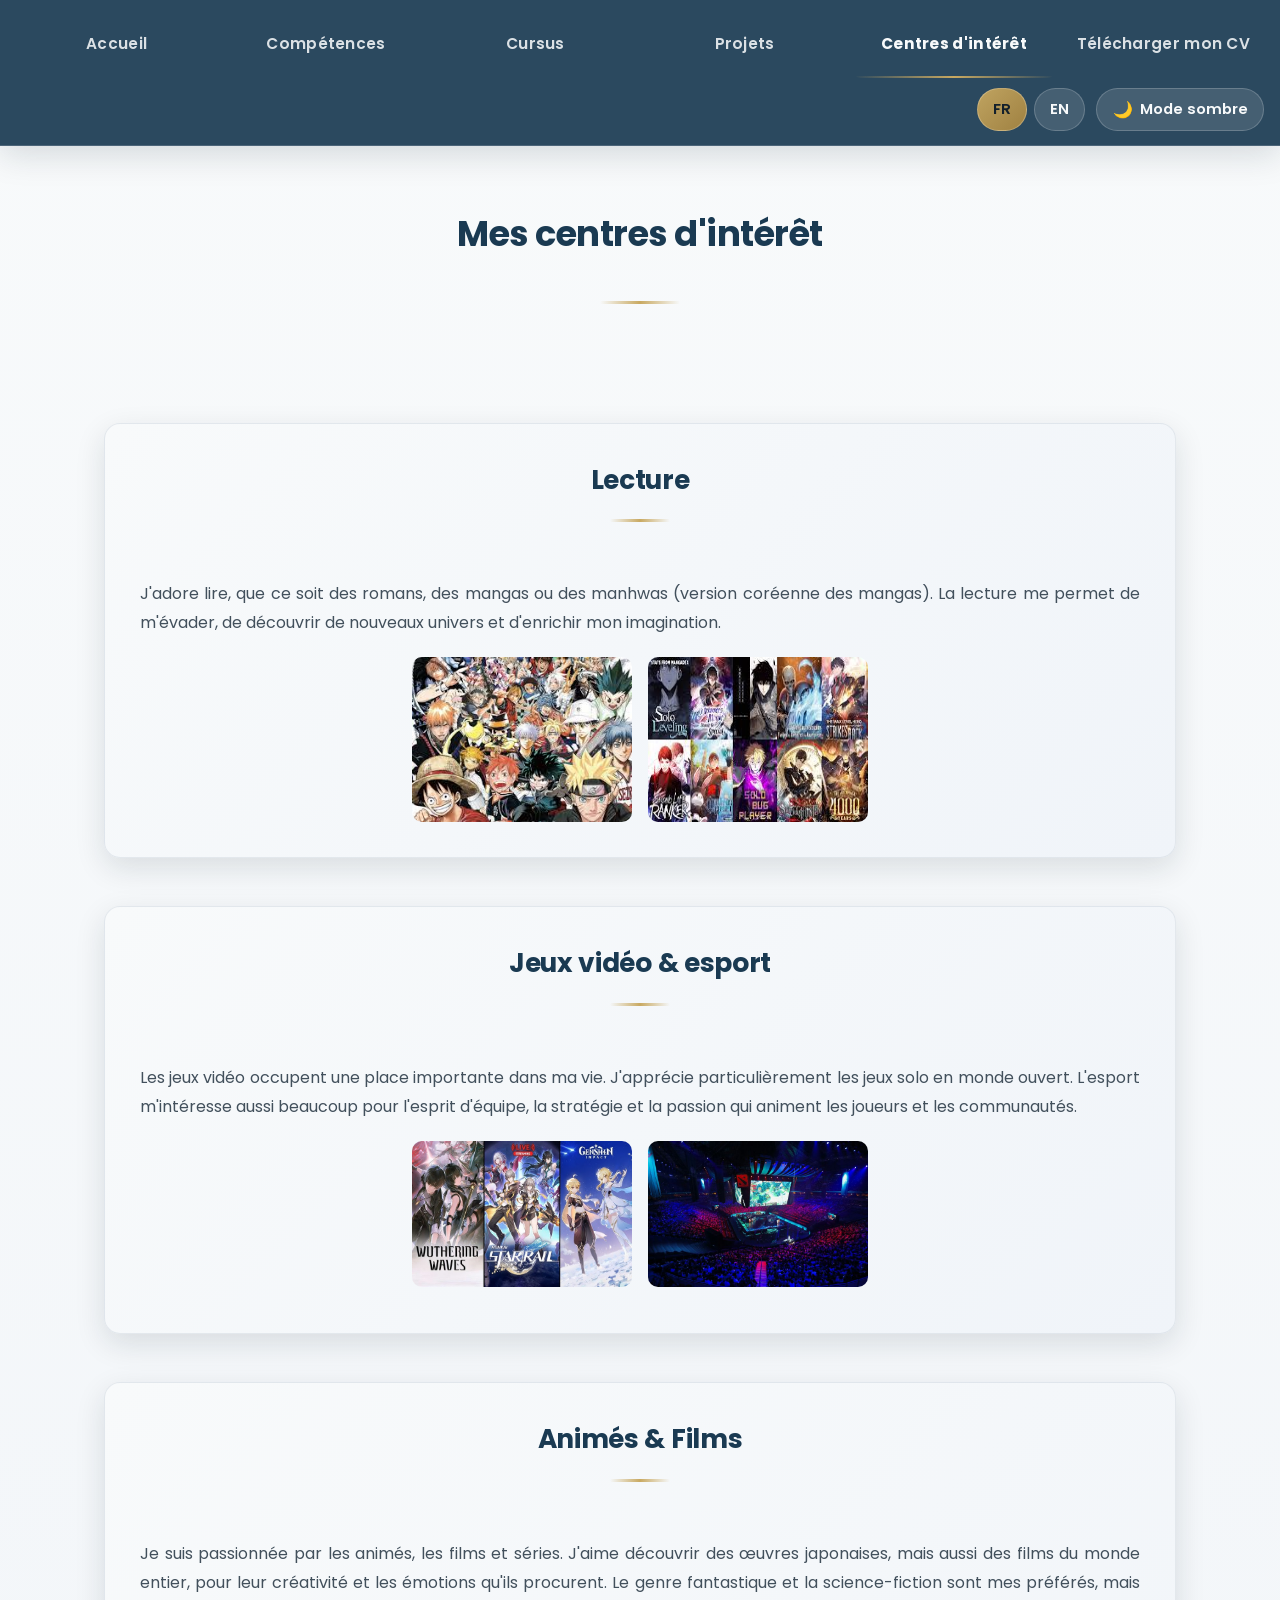
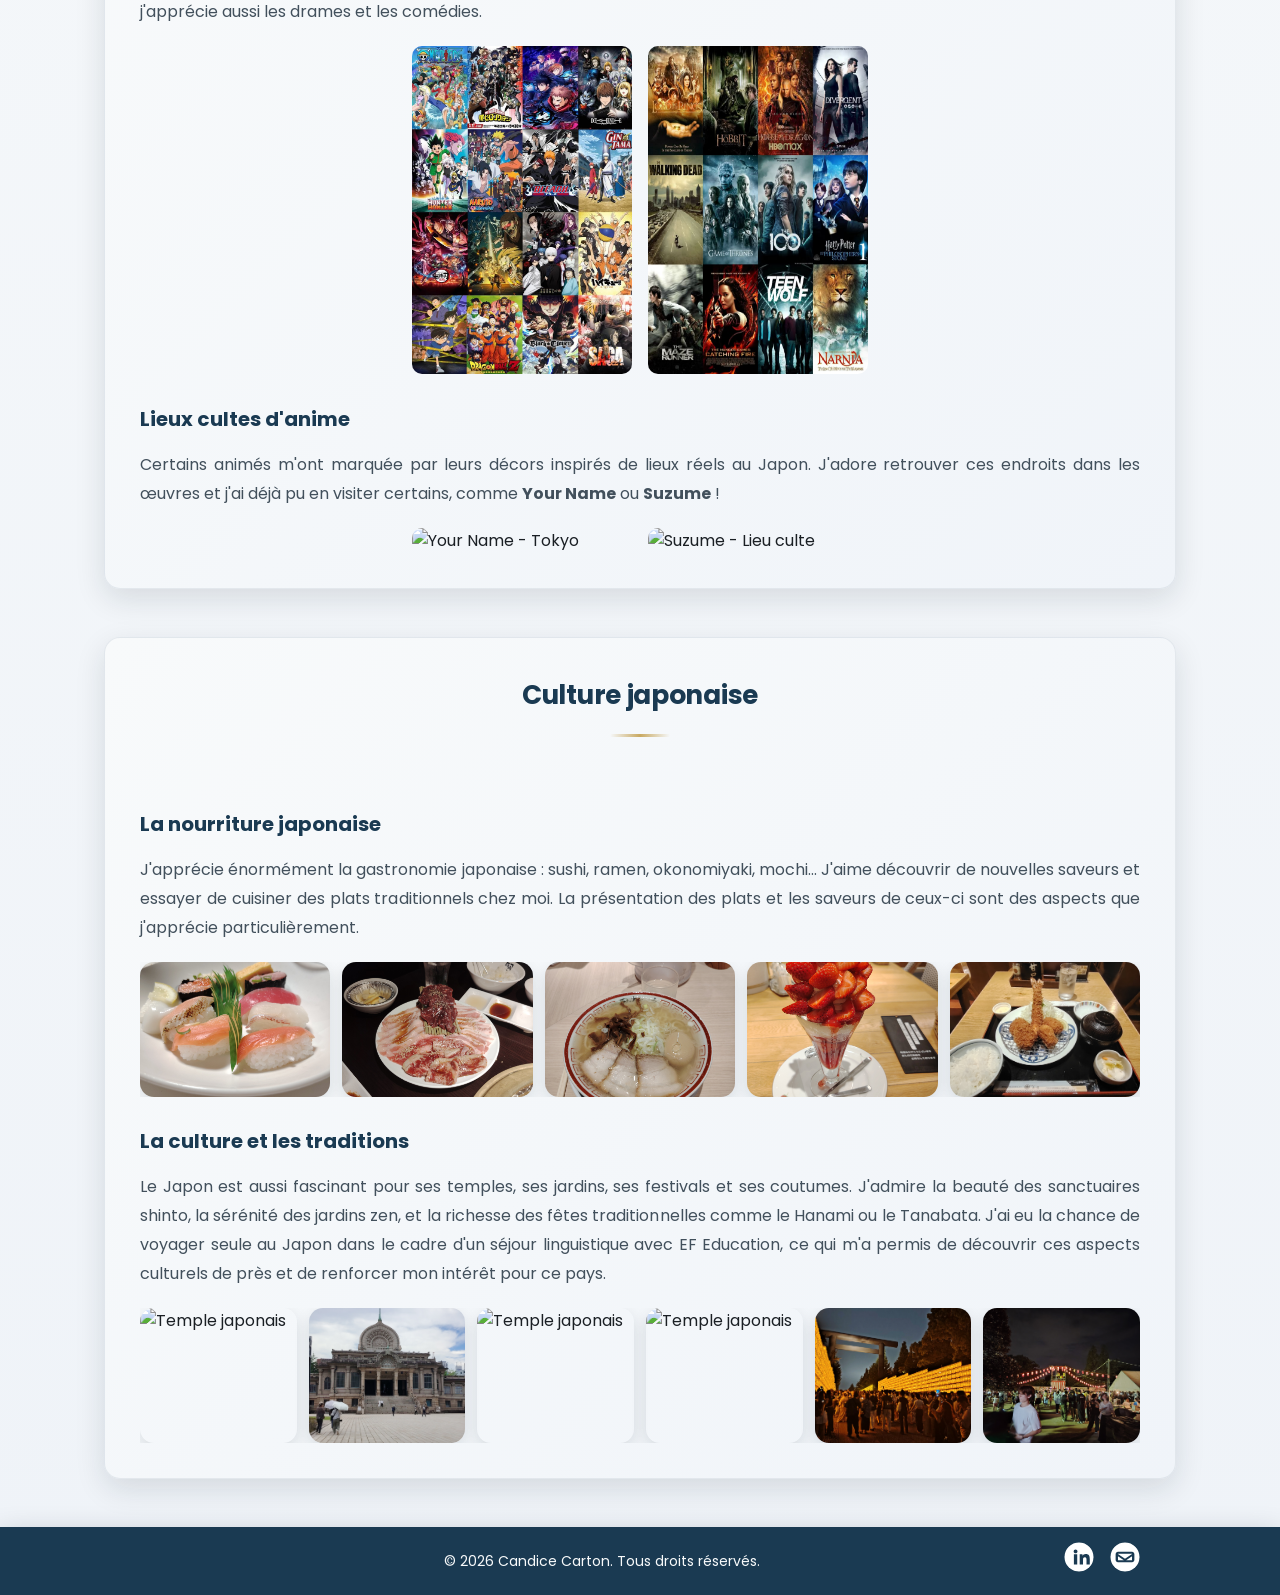
==== Pages/centresInteret.html @ ba4a04a1 "ajout portfolio" ====
<!DOCTYPE html>
<html lang="fr">
<head>
    <meta charset="UTF-8">
    <title>Centres d'intérêt - Candice Carton</title>
    <meta name="viewport" content="width=device-width, initial-scale=1.0">
    <link rel="preconnect" href="https://fonts.googleapis.com">
    <link rel="preconnect" href="https://fonts.gstatic.com" crossorigin>
    <link href="https://fonts.googleapis.com/css2?family=Poppins:wght@400;500;600;700&display=swap" rel="stylesheet">
    <link type="text/css" rel="stylesheet" href="css/centresInteret.css">
    <link rel="stylesheet" href="css/style.css">
</head>
<body data-page="interests">
    <header>
        <nav class="menu">
            <a href="../index.html">Accueil</a>
            <a href="competences.html">Compétences</a>
            <a href="cursus.html">Cursus</a>
            <a href="projets.html">Projets</a>
            <a class="active" aria-current="page" href="centresInteret.html">Centres d'intérêt</a>
            <a href="CV.pdf" download="Candice-Carton-CV.pdf" target="_blank" rel="noopener noreferrer">Télécharger mon CV</a>
        </nav>
    </header>

    <main>
        <h1 class="titre">Mes centres d'intérêt</h1>

        <!-- Section Lecture -->
        <section class="a-propos">
            <h2>Lecture</h2>
            <div class="interet-content">
                <div class="interet-texte">
                    <p>
                        J'adore lire, que ce soit des romans, des mangas ou des manhwas (version coréenne des mangas). La lecture me permet de m'évader, de découvrir de nouveaux univers et d'enrichir mon imagination.
                    </p>
                    <div class="photos">
                        <img src="../photo/manga1.jpeg" alt="Livre préféré" class="interet-img">
                        <img src="../photo/manga2.jpeg" alt="Moment lecture" class="interet-img">
                    </div>
                </div>
            </div>
        </section>

        <!-- Section Jeux vidéo & Esport -->
        <section class="a-propos">
            <h2>Jeux vidéo & esport</h2>
            <div class="interet-content">
                <div class="interet-texte">
                    <p>
                        Les jeux vidéo occupent une place importante dans ma vie. J'apprécie particulièrement les jeux solo en monde ouvert. 
                        L'esport m'intéresse aussi beaucoup pour l'esprit d'équipe, la stratégie et la passion qui animent les joueurs et les communautés.
                    </p>
                    <div class="photos">
                        <img src="../photo/jeux.jpg" alt="jeux" class="interet-img">
                        <img src="../photo/esport.jpg " alt="Tournoi esport" class="interet-img">
                    </div>
                </div>
            </div>
        </section>

        <!-- Section Animés et Films -->
        <section class="a-propos">
            <h2>Animés & Films</h2>
            <div class="interet-content">
                <div class="interet-texte">
                    <p>
                        Je suis passionnée par les animés, les films et séries. J'aime découvrir des œuvres japonaises, mais aussi des films du monde entier, pour leur créativité et les émotions qu'ils procurent.
                        Le genre fantastique et la science-fiction sont mes préférés, mais j'apprécie aussi les drames et les comédies.
                    </p>
                    <div class="photos">
                        <img src="../photo/animes.jpg" alt="Anime préféré" class="interet-img">
                        <img src="../photo/films.jpg" alt="Film marquant" class="interet-img">
                    </div>
                    <h3>Lieux cultes d'anime</h3>
                    <p>Certains animés m'ont marquée par leurs décors inspirés de lieux réels au Japon. J'adore retrouver ces endroits dans les œuvres et j'ai déjà pu en visiter certains, comme <strong>Your Name</strong> ou <strong>Suzume</strong> ! </p>
                    <div class="photos">
                        <img src="../photo/yourName.jpg" alt="Your Name - Tokyo" class="interet-img">
                        <img src="../photo/suzume.jpg" alt="Suzume - Lieu culte" class="interet-img">
                    </div>
                </div>
            </div>
        </section>

        <!-- Section Culture Japonaise -->
       <section class="a-propos">
    <h2>Culture japonaise</h2>
    <div class="interet-content">
        <div class="interet-texte">
            <h3>La nourriture japonaise</h3>
            <p>
                J'apprécie énormément la gastronomie japonaise : sushi, ramen, okonomiyaki, mochi... J'aime découvrir de nouvelles saveurs et essayer de cuisiner des plats traditionnels chez moi. 
                La présentation des plats et les saveurs de ceux-ci sont des aspects que j'apprécie particulièrement.
            </p>
            <div class="photos photos-compactes photos-5">
                <img src="../photo/sushi.jpg" alt="Sushi" class="interet-img">
                <img src="../photo/yakiniku.jpg" alt="barbecue Japonais" class="interet-img">
                <img src="../photo/ramen.jpg" alt="Ramen" class="interet-img">
                <img src="../photo/parfait.jpg" alt="Parfait fraises" class="interet-img">
                <img src="../photo/tempura.jpg" alt="Tempura" class="interet-img">
            </div>
            <h3>La culture et les traditions</h3>
            <p>
                Le Japon est aussi fascinant pour ses temples, ses jardins, ses festivals et ses coutumes. J'admire la beauté des sanctuaires shinto, la sérénité des jardins zen, 
                et la richesse des fêtes traditionnelles comme le Hanami ou le Tanabata. 
                J'ai eu la chance de voyager seule au Japon dans le cadre d'un séjour linguistique avec EF Education, ce qui m'a permis de découvrir ces aspects culturels de près et de renforcer mon intérêt pour ce pays.</p>
            <div class="photos photos-compactes photos-6">
                <img src="../photo/temple.jpg" alt="Temple japonais" class="interet-img">
                <img src="../photo/temple2.jpg" alt="Temple japonais" class="interet-img">
                <img src="../photo/temple3.jpg" alt="Temple japonais" class="interet-img">
                <img src="../photo/temple5.jpg" alt="Temple japonais" class="interet-img">
                <img src="../photo/festival.jpg" alt="Festival japonais" class="interet-img">
                <img src="../photo/festival2.jpg" alt="festival japonais" class="interet-img">
            </div>
        </div>
    </div>
</section>
    </main>

    <footer>
        <div class="footer-content">
            <p>&copy; 2026 Candice Carton. Tous droits réservés.</p>
            <div class="social-icons">
                <a href="https://www.linkedin.com/in/candice-carton-317598267" target="_blank" rel="noopener noreferrer">
                    <img class="reseaux" src="../photo/linkedin-blue.svg" alt="LinkedIn">
                </a>
                <a href="mailto:candice.carton63@gmail.com" rel="noopener noreferrer">
                    <img class="reseaux" src="../photo/mail-blue.svg" alt="Email">
                </a>
            </div>
        </div>
    </footer>
        <div id="lightbox" style="display:none;">
        <span id="lightbox-close">&times;</span>
        <img id="lightbox-img" src="" alt="Agrandissement">
    </div>
    <script src="scripts.js" crossorigin="anonymous"></script>
</body>
</html>
---- Pages/css/centresInteret.css ----
/* Section centres d'intérêt */
.a-propos {
    animation: fadeInUp 0.8s ease-out;
}

.interet-content {
    display: flex;
    flex-direction: column;
    gap: 1.4rem;
    align-items: stretch;
    justify-content: space-between;
}

.interet-texte {
    flex: 1 1 250px;
    min-width: 200px;
    text-align: justify;
}

.interet-texte p {
    line-height: 1.8;
    color: var(--text-700);
    margin-bottom: 0.8rem;
}

[data-theme="dark"] .photos-compactes .interet-img {
    box-shadow: 0 10px 24px rgba(0, 0, 0, 0.24);
}

.interet-texte h3 {
    margin-top: 1.8rem;
    margin-bottom: 1rem;
    color: var(--title-color);
    font-size: 1.25rem;
    text-align: left;
}

.photos {
    display: flex;
    flex-wrap: wrap;
    justify-content: center;
    gap: 1rem;
    margin: 1.2rem 0 0;
}

.photos-compactes {
    display: grid;
    width: 100%;
    gap: 0.75rem;
    align-items: stretch;
    justify-content: stretch;
    overflow: hidden;
    padding-bottom: 0;
}

.photos-5 {
    grid-template-columns: repeat(5, minmax(0, 1fr));
}

.photos-6 {
    grid-template-columns: repeat(6, minmax(0, 1fr));
}

.interet-img {
    width: 220px;
    height: auto;
    object-fit: initial;
    border-radius: 10px;
    background: transparent;
    box-shadow: none;
    border: none;
    transition: all 0.35s cubic-bezier(0.4, 0, 0.2, 1);
    margin: 0;
    padding: 0;
    cursor: pointer;
    flex: 0 0 auto;
}

.photos-compactes .interet-img {
    width: 100%;
    height: 135px;
    object-fit: cover;
    border-radius: 14px;
    box-shadow: 0 6px 16px var(--surface-shadow);
}

.interet-img:hover {
    transform: scale(1.04) translateY(-2px);
    box-shadow: 0 10px 24px var(--surface-shadow-strong);
}

@media (max-width: 900px) {
    .photos {
        gap: 0.8rem;
    }

    .interet-img {
        width: 180px;
    }

    .photos-compactes .interet-img {
        height: 115px;
    }

    .photos-compactes {
        overflow-x: auto;
        grid-auto-flow: column;
        grid-auto-columns: minmax(120px, 1fr);
    }

    .photos-5,
    .photos-6 {
        grid-template-columns: none;
    }
}

@media (max-width: 700px) {
    .photos {
        gap: 0.6rem;
    }

    .interet-img {
        width: 150px;
    }

    .photos-compactes .interet-img {
        height: 98px;
    }

    .photos-compactes {
        grid-auto-columns: minmax(105px, 1fr);
    }
}

@media (max-width: 600px) {
    .photos {
        gap: 0.5rem;
    }

    .interet-img {
        width: 130px;
    }

    .photos-compactes .interet-img {
        height: 84px;
    }

    .photos-compactes {
        grid-auto-columns: minmax(90px, 1fr);
    }
}
---- Pages/css/style.css ----
/*
COMMUN A TOUTES LES PAGES
*/

:root {
    --blue-900: #0d1f2d;
    --blue-800: #1a3a52;
    --blue-700: #2a5a7f;
    --blue-600: #3a7aaf;
    --grey-100: #f8f9fa;
    --grey-200: #e8ecf1;
    --grey-300: #d0d8e0;
    --accent-500: #c9a961;
    --text-900: #1a1f24;
    --text-700: #42505c;
    --page-bg-start: #f8fafb;
    --page-bg-end: #eff3f8;
    --header-bg: rgba(26, 58, 82, 0.92);
    --header-border: rgba(208, 216, 224, 0.2);
    --surface-1: #f8fafb;
    --surface-2: #f0f4f9;
    --surface-3: #fbfcfe;
    --surface-border: rgba(208, 216, 224, 0.5);
    --surface-border-strong: #d0d8e0;
    --surface-shadow: rgba(13, 31, 45, 0.12);
    --surface-shadow-strong: rgba(13, 31, 45, 0.18);
    --menu-text: #f8fafb;
    --menu-bg-start: rgba(42, 90, 127, 0.6);
    --menu-bg-end: rgba(58, 122, 175, 0.6);
    --menu-hover-start: rgba(26, 58, 82, 0.8);
    --menu-hover-end: rgba(42, 90, 127, 0.8);
    --menu-active-start: rgba(13, 31, 45, 0.95);
    --menu-active-end: rgba(26, 58, 82, 0.95);
    --tool-bg: rgba(248, 250, 251, 0.12);
    --tool-bg-hover: rgba(248, 250, 251, 0.2);
    --tool-border: rgba(248, 250, 251, 0.2);
    --tool-text: #f8fafb;
    --link-color: var(--blue-700);
    --link-visited: var(--blue-600);
    --title-color: var(--blue-800);
    --footer-bg: var(--blue-800);
    --footer-text: #f8fafb;
    --lightbox-bg: rgba(0, 0, 0, 0.75);
    --lightbox-image-bg: #ffffff;
}

[data-theme="dark"] {
    --text-900: #eef4fb;
    --text-700: #b8c7d8;
    --page-bg-start: #08131d;
    --page-bg-end: #101d29;
    --header-bg: rgba(7, 16, 25, 0.92);
    --header-border: rgba(123, 150, 178, 0.22);
    --surface-1: #12202d;
    --surface-2: #172838;
    --surface-3: #1b2e40;
    --surface-border: rgba(110, 138, 164, 0.35);
    --surface-border-strong: #3a5269;
    --surface-shadow: rgba(0, 0, 0, 0.28);
    --surface-shadow-strong: rgba(0, 0, 0, 0.4);
    --menu-text: #eef4fb;
    --menu-bg-start: rgba(39, 76, 107, 0.85);
    --menu-bg-end: rgba(26, 58, 82, 0.9);
    --menu-hover-start: rgba(54, 103, 144, 0.92);
    --menu-hover-end: rgba(34, 68, 98, 0.92);
    --menu-active-start: rgba(201, 169, 97, 0.88);
    --menu-active-end: rgba(149, 120, 58, 0.92);
    --tool-bg: rgba(238, 244, 251, 0.08);
    --tool-bg-hover: rgba(238, 244, 251, 0.16);
    --tool-border: rgba(238, 244, 251, 0.14);
    --tool-text: #eef4fb;
    --link-color: #9fc3e6;
    --link-visited: #8bb0d3;
    --title-color: #f0d69c;
    --footer-bg: #09131c;
    --footer-text: #eef4fb;
    --lightbox-bg: rgba(2, 5, 8, 0.86);
    --lightbox-image-bg: #13212d;
}

@keyframes fadeInUp {
    from {
        opacity: 0;
        transform: translateY(30px);
    }
    to {
        opacity: 1;
        transform: translateY(0);
    }
}

@keyframes slideInLeft {
    from {
        opacity: 0;
        transform: translateX(-40px);
    }
    to {
        opacity: 1;
        transform: translateX(0);
    }
}

body {
    margin: 0;
    background: linear-gradient(180deg, var(--page-bg-start) 0%, var(--page-bg-end) 100%);
    color: var(--text-900);
    font-family: 'Poppins', -apple-system, BlinkMacSystemFont, 'Segoe UI', sans-serif;
    line-height: 1.6;
    font-weight: 400;
    transition: background 0.35s ease, color 0.35s ease;
}

header {
    position: sticky;
    top: 0;
    z-index: 1000;
    background: var(--header-bg);
    backdrop-filter: blur(10px);
    box-shadow: 0 8px 32px rgba(13, 31, 45, 0.15);
    border-bottom: 1px solid var(--header-border);
}

.menu {
    display: grid;
    grid-template-columns: repeat(6, minmax(0, 1fr));
    align-items: stretch;
    gap: 0.5rem;
    width: 100%;
    margin: 0 auto;
    padding: 0.6rem 1rem;
    box-sizing: border-box;
}

.menu a {
    display: flex;
    justify-content: center;
    align-items: center;
    min-height: 56px;
    padding: 0.4rem 0.75rem;
    border-radius: 8px;
    color: var(--menu-text);
    text-decoration: none;
    text-align: center;
    font-weight: 600;
    font-size: 0.96rem;
    letter-spacing: 0.3px;
    background: transparent;
    transition: color 0.3s ease, transform 0.3s ease, opacity 0.3s ease;
    position: relative;
    overflow: hidden;
    opacity: 0.86;
}

.menu a::after {
    content: '';
    position: absolute;
    bottom: 0;
    left: 0;
    width: 100%;
    height: 2px;
    background: linear-gradient(90deg, transparent, var(--accent-500), transparent);
    transform: scaleX(0);
    transform-origin: center;
    transition: transform 0.3s ease;
}

.menu a:visited {
    color: var(--menu-text);
}

.menu a:hover {
    color: var(--accent-500);
    transform: translateY(-2px);
    opacity: 1;
}

.menu a:hover::after {
    transform: scaleX(1);
}

.menu a.active,
.menu a[aria-current="page"] {
    color: var(--menu-text);
    opacity: 1;
    font-weight: 700;
}

.menu a.active::after,
.menu a[aria-current="page"]::after {
    transform: scaleX(1);
}

[data-theme="dark"] .menu a:hover {
    color: #f0d69c;
}

.barreMenu {
    display: none;
}

.header-tools {
    display: flex;
    justify-content: flex-end;
    align-items: center;
    gap: 0.7rem;
    padding: 0 1rem 0.85rem;
    flex-wrap: wrap;
}

.language-switcher {
    display: inline-flex;
    gap: 0.4rem;
}

.tool-btn {
    display: inline-flex;
    align-items: center;
    justify-content: center;
    gap: 0.45rem;
    min-height: 40px;
    padding: 0.55rem 0.95rem;
    border-radius: 999px;
    border: 1px solid var(--tool-border);
    background: var(--tool-bg);
    color: var(--tool-text);
    font: inherit;
    font-size: 0.92rem;
    font-weight: 600;
    cursor: pointer;
    transition: background 0.25s ease, transform 0.25s ease, border-color 0.25s ease;
}

.tool-btn:hover {
    background: var(--tool-bg-hover);
    transform: translateY(-1px);
}

.tool-btn.active {
    background: linear-gradient(135deg, rgba(201, 169, 97, 0.94), rgba(167, 133, 64, 0.94));
    border-color: rgba(255, 245, 219, 0.28);
    color: #13202b;
}

.theme-toggle-icon {
    font-size: 1rem;
    line-height: 1;
}

.titre {
    display: inline-block;
    color: var(--title-color);
    padding-bottom: 1.2em;
    font-size: 2.2em;
    text-align: center;
    margin: 0 auto; 
    margin-bottom: 2em;
    margin-top: 60px;
    font-weight: 700;
    letter-spacing: -0.5px;
    animation: fadeInUp 0.6s ease-out;
    position: relative;
}

.titre::after {
    content: '';
    position: absolute;
    bottom: 0;
    left: 50%;
    transform: translateX(-50%);
    width: 80px;
    height: 3px;
    background: linear-gradient(90deg, transparent, var(--accent-500), transparent);
    border-radius: 2px;
}


/* Style des icônes de réseaux sociaux */
.reseauxPage {
    width: 50px; 
    border-radius: 50px; 
    margin: 5px; 
}

/* Effet de survol pour les icônes de réseaux sociaux */
.reseauxPage:hover {
    box-shadow: 1px 1px 30px whitesmoke; 
}

/* Conteneur pour les liens de réseaux sociaux : positionnement fixe */
.lienReseaux {
    position: fixed; 
    display: flex;
    flex-direction: column; 
    top: 100px; /* Positionnement à 100px du haut */
    right: 5px; /* Positionnement à 5px de la droite */
}


h1 {
    text-align: center;
    color: var(--text-900);
    margin-top: 60px;
    margin-bottom: 30px;
}

h2 {
    text-align: center;
    color: var(--title-color);
    margin-top: 0;
    margin-bottom: 1.6em;
    font-size: 1.65em;
    font-weight: 700;
    letter-spacing: -0.3px;
    position: relative;
    padding-bottom: 0.8em;
}

h2::after {
    content: '';
    position: absolute;
    bottom: 0;
    left: 50%;
    transform: translateX(-50%);
    width: 60px;
    height: 3px;
    background: linear-gradient(90deg, transparent, var(--accent-500), transparent);
    border-radius: 2px;
}

h3 {
    text-align: center;
    color: var(--text-700);
    margin-top: 30px;
    margin-bottom: 15px;
    font-size: 1.2em;
}

.a-propos {
    background: linear-gradient(135deg, var(--surface-1) 0%, var(--surface-2) 100%);
    padding: 2.2em;
    margin: 3em auto;
    border-radius: 16px;
    box-shadow: 0 10px 30px var(--surface-shadow);
    border: 1.5px solid var(--surface-border);
    max-width: 1000px;
    animation: fadeInUp 0.7s ease-out;
    transition: all 0.3s ease;
}

.a-propos:hover {
    box-shadow: 0 15px 40px var(--surface-shadow-strong);
    transform: translateY(-2px);
}

main {
    text-align: center;
    max-width: 1280px;
    margin: 0 auto;
    padding: 0 1rem;
}

.blocTexte {
    display: flex;
    flex-direction: column;
    background: linear-gradient(135deg, var(--surface-1) 0%, var(--surface-2) 100%);
    color: var(--text-900);
    margin: 25px auto;
    max-width: 85%;
    padding: 1.8em;
    border-radius: 12px;
    box-shadow: 0 6px 18px var(--surface-shadow);
    border: 1.5px solid var(--surface-border);
    font-size: 1.05em;
    text-align: justify;
    line-height: 1.85;
    animation: fadeInUp 0.8s ease-out;
    transition: all 0.3s ease;
}

.blocTexte:hover {
    box-shadow: 0 10px 25px var(--surface-shadow-strong);
    transform: translateY(-3px);
    border-color: rgba(201, 169, 97, 0.3);
}

/* Style pour chaque titre de classe titre2 */
.titre2 {
    display: block;
    color: var(--blue-700);
    font-size: 1.4em;
    text-align: left;
    margin: 0 0 1em 0;
    background: none;
    box-shadow: none;
    border-radius: 0;
}
main > section,
main > article {
    width: min(100%, 1100px);
    margin: 15px auto;
    display: block;
}


/* Style pour les liens */
a {
    color: var(--link-color);
    text-shadow: none;
    font-weight: 600;
    font-size: 1.05rem;
    transition: color 0.25s ease;
}

a:visited {
    color: var(--link-visited);
}

a:hover {
    color: var(--accent-500);
}

footer {
    margin-top: 20px;
    width: 100%;
    background: var(--footer-bg);
    box-shadow: 0 10px 30px rgba(13, 31, 45, 0.25);
    color: var(--footer-text);
    padding: 15px 0;
}

.footer-content {
    display: flex;
    justify-content: space-between;
    align-items: center;
    max-width: 1000px;
    width: 90%;
    margin: 0 auto;
}

.footer-content p {
    flex: 1;
    text-align: center;
    font-size: 14px;
    margin: 0;
    color: var(--footer-text);
    text-shadow: none;
}

.social-icons {
    display: flex;
    gap: 1rem;
    justify-content: flex-end;
}

.social-icons a {
    display: inline-block;
}

.social-icons img {
    width: 30px;
    height: 30px;
    border-radius: 50%;
    border: none;
    background: transparent;
    transition: transform 0.3s ease;
}

.social-icons img:hover {
    transform: scale(1.2);
}

#lightbox {
    position: fixed;
    z-index: 99999;
    left: 0;
    top: 0;
    width: 100vw;
    height: 100vh;
    background: var(--lightbox-bg);
    display: flex;
    align-items: center;
    justify-content: center;
}

#lightbox img {
    max-width: 95vw;
    max-height: 90vh;
    border-radius: 16px;
    box-shadow: 0 8px 40px rgba(0, 0, 0, 0.6);
    background: var(--lightbox-image-bg);
}

#lightbox-close {
    position: absolute;
    top: 30px;
    right: 40px;
    color: #fff;
    font-size: 3em;
    font-weight: bold;
    cursor: pointer;
    z-index: 100000;
    text-shadow: 0 2px 8px #000;
}

@media (max-width: 1024px) {
    .menu {
        grid-template-columns: repeat(3, minmax(0, 1fr));
    }

    .a-propos {
        padding: 1.8rem;
    }

    .blocTexte {
        max-width: 100%;
    }

    main > section,
    main > article {
        width: 100%;
    }
}

@media (max-width: 768px) {
    header {
        position: static;
    }

    .menu {
        grid-template-columns: repeat(2, minmax(0, 1fr));
        gap: 0.45rem;
        padding: 0.75rem;
    }

    .header-tools {
        justify-content: center;
        padding: 0 0.75rem 0.75rem;
    }

    .menu a {
        min-height: 52px;
        font-size: 0.92rem;
        padding: 0.55rem 0.65rem;
    }

    main {
        padding: 0 0.85rem;
    }

    .titre {
        font-size: 1.9rem;
        margin-top: 2rem;
        margin-bottom: 1.5rem;
    }

    h2 {
        font-size: 1.45rem;
    }

    .a-propos {
        padding: 1.4rem;
        margin: 1.5rem auto;
    }

    .blocTexte {
        padding: 1.2rem;
        font-size: 1rem;
        line-height: 1.7;
        margin: 1rem auto;
    }

    .titre2 {
        font-size: 1.2rem;
    }

    .footer-content {
        flex-direction: column;
        align-items: center;
        gap: 0.75rem;
        text-align: center;
    }

    .social-icons {
        justify-content: center;
    }

    #lightbox-close {
        top: 16px;
        right: 20px;
        font-size: 2.2rem;
    }
}

@media (max-width: 480px) {
    .menu {
        grid-template-columns: 1fr;
    }

    .header-tools {
        flex-direction: column;
    }

    .language-switcher,
    .theme-toggle {
        width: 100%;
    }

    .language-switcher .tool-btn,
    .theme-toggle {
        flex: 1;
    }

    .menu a {
        min-height: 48px;
        font-size: 0.9rem;
    }

    .titre {
        font-size: 1.65rem;
    }

    h1 {
        margin-top: 1.8rem;
    }

    h2 {
        font-size: 1.3rem;
    }

    .a-propos {
        padding: 1.1rem;
        border-radius: 14px;
    }

    .blocTexte {
        padding: 1rem;
    }
}
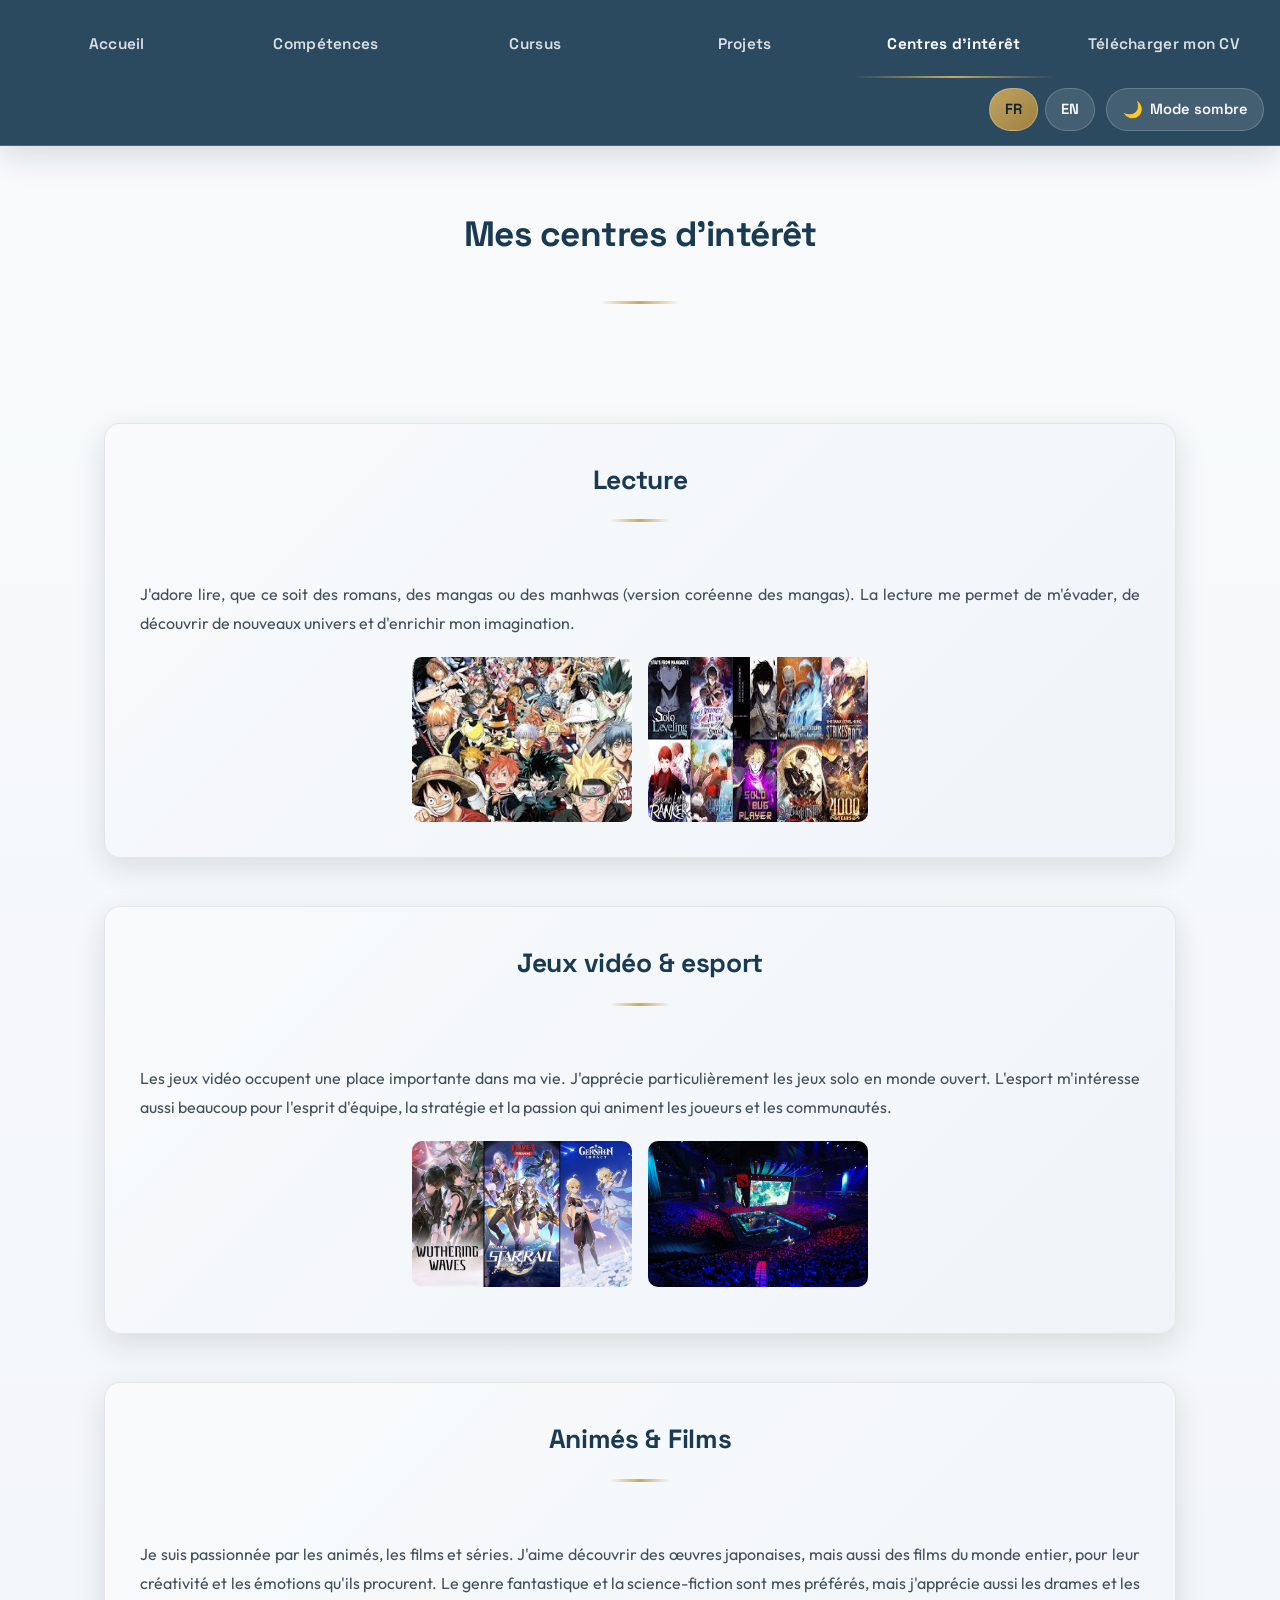
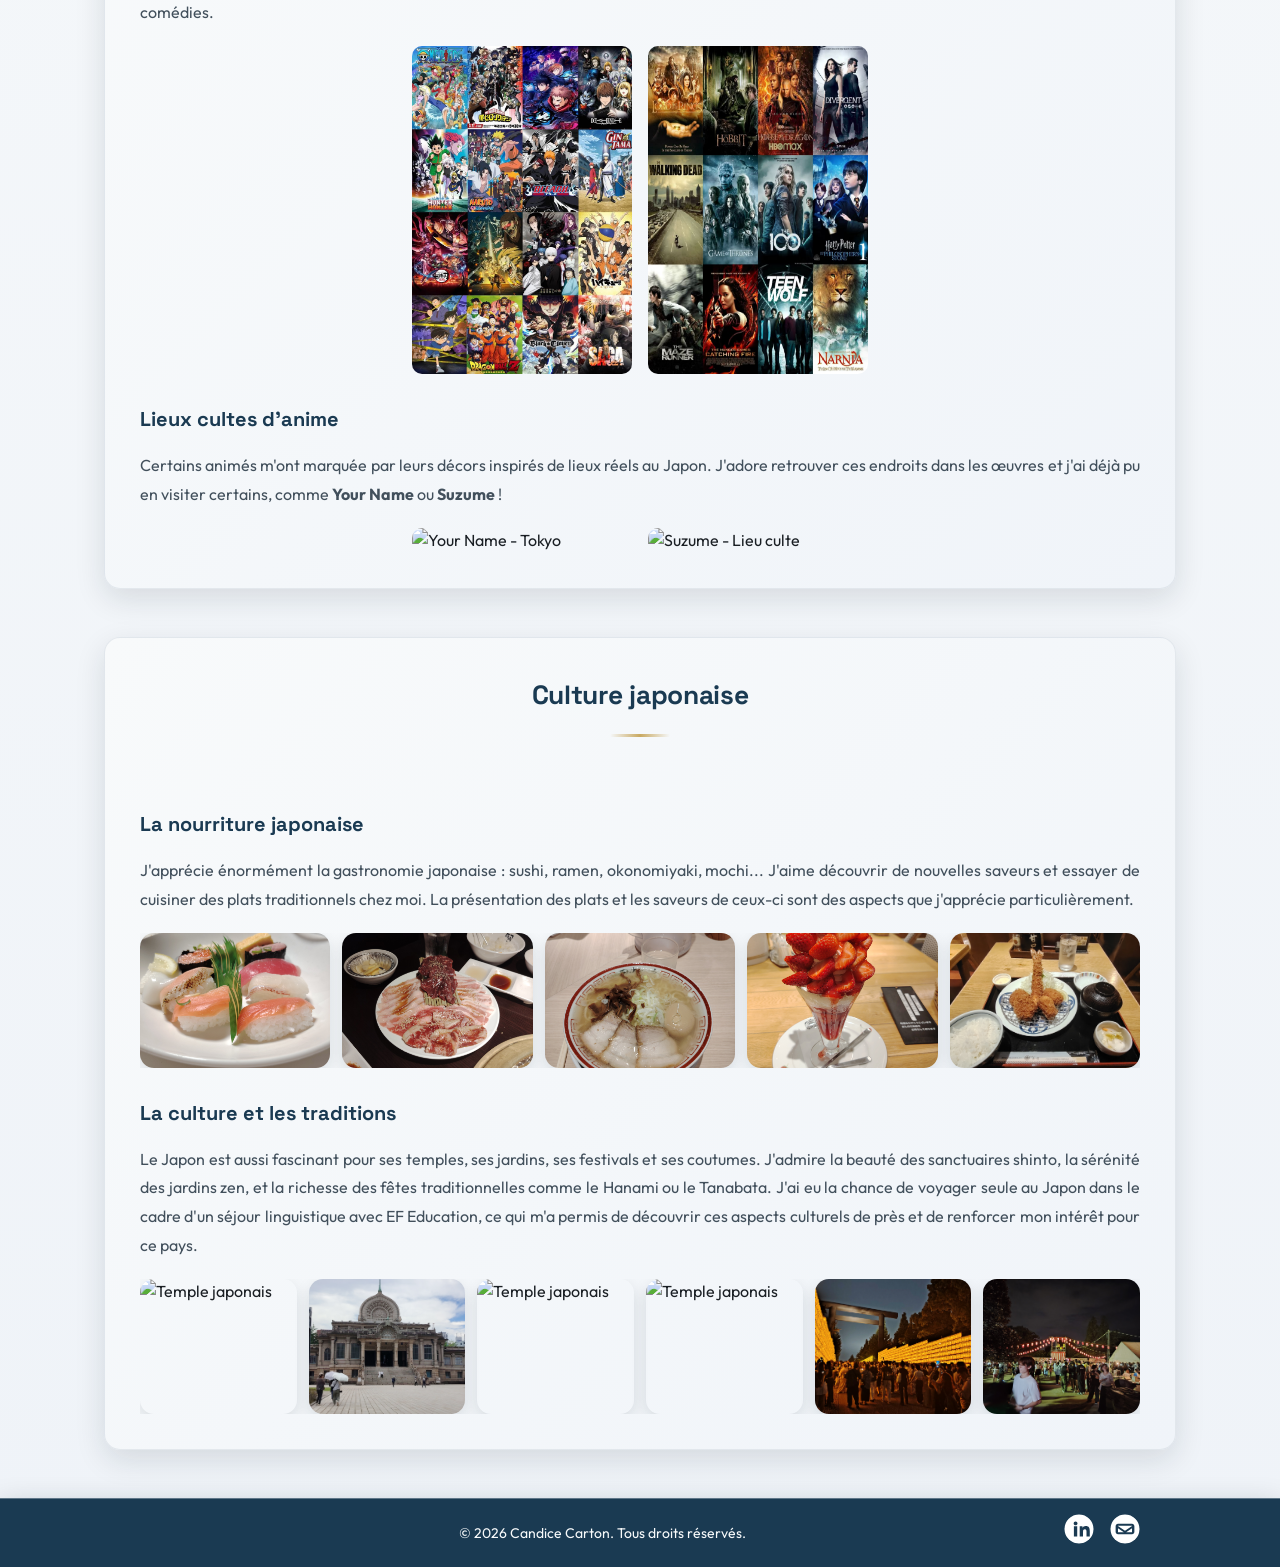
==== commit fe0cf93f: "modif DA" ====
--- a/Pages/centresInteret.html
+++ b/Pages/centresInteret.html
@@ -4,9 +4,10 @@
     <meta charset="UTF-8">
     <title>Centres d'intérêt - Candice Carton</title>
     <meta name="viewport" content="width=device-width, initial-scale=1.0">
+    <meta name="description" content="Centres d'intérêt de Candice Carton : lecture, jeux vidéo, animés, cinéma et culture japonaise.">
     <link rel="preconnect" href="https://fonts.googleapis.com">
     <link rel="preconnect" href="https://fonts.gstatic.com" crossorigin>
-    <link href="https://fonts.googleapis.com/css2?family=Poppins:wght@400;500;600;700&display=swap" rel="stylesheet">
+    <link href="https://fonts.googleapis.com/css2?family=Manrope:wght@400;500;600;700&family=Sora:wght@500;600;700&display=swap" rel="stylesheet">
     <link type="text/css" rel="stylesheet" href="css/centresInteret.css">
     <link rel="stylesheet" href="css/style.css">
 </head>
--- a/Pages/css/style.css
+++ b/Pages/css/style.css
@@ -2,7 +2,11 @@
 COMMUN A TOUTES LES PAGES
 */
 
+@import url('https://fonts.googleapis.com/css2?family=Outfit:wght@400;500;600;700&family=Space+Grotesk:wght@500;600;700&display=swap');
+
 :root {
+    --font-body: 'Outfit', -apple-system, BlinkMacSystemFont, 'Segoe UI', sans-serif;
+    --font-display: 'Space Grotesk', 'Outfit', -apple-system, BlinkMacSystemFont, 'Segoe UI', sans-serif;
     --blue-900: #0d1f2d;
     --blue-800: #1a3a52;
     --blue-700: #2a5a7f;
@@ -17,6 +21,7 @@
     --page-bg-end: #eff3f8;
     --header-bg: rgba(26, 58, 82, 0.92);
     --header-border: rgba(208, 216, 224, 0.2);
+    --footer-separator: rgba(208, 216, 224, 0.38);
     --surface-1: #f8fafb;
     --surface-2: #f0f4f9;
     --surface-3: #fbfcfe;
@@ -45,34 +50,35 @@
 }
 
 [data-theme="dark"] {
-    --text-900: #eef4fb;
-    --text-700: #b8c7d8;
-    --page-bg-start: #08131d;
-    --page-bg-end: #101d29;
-    --header-bg: rgba(7, 16, 25, 0.92);
-    --header-border: rgba(123, 150, 178, 0.22);
-    --surface-1: #12202d;
-    --surface-2: #172838;
-    --surface-3: #1b2e40;
-    --surface-border: rgba(110, 138, 164, 0.35);
-    --surface-border-strong: #3a5269;
+    --text-900: #f6fbff;
+    --text-700: #e0ebf6;
+    --page-bg-start: #02070e;
+    --page-bg-end: #0a1420;
+    --header-bg: rgba(2, 8, 14, 0.98);
+    --header-border: rgba(171, 199, 226, 0.36);
+    --footer-separator: rgba(186, 212, 236, 0.42);
+    --surface-1: #162738;
+    --surface-2: #1c3145;
+    --surface-3: #23394f;
+    --surface-border: rgba(141, 170, 198, 0.42);
+    --surface-border-strong: #6c87a3;
     --surface-shadow: rgba(0, 0, 0, 0.28);
     --surface-shadow-strong: rgba(0, 0, 0, 0.4);
-    --menu-text: #eef4fb;
-    --menu-bg-start: rgba(39, 76, 107, 0.85);
-    --menu-bg-end: rgba(26, 58, 82, 0.9);
-    --menu-hover-start: rgba(54, 103, 144, 0.92);
-    --menu-hover-end: rgba(34, 68, 98, 0.92);
+    --menu-text: #ffffff;
+    --menu-bg-start: rgba(66, 115, 153, 0.94);
+    --menu-bg-end: rgba(38, 74, 105, 0.94);
+    --menu-hover-start: rgba(104, 155, 198, 0.99);
+    --menu-hover-end: rgba(63, 103, 138, 0.99);
     --menu-active-start: rgba(201, 169, 97, 0.88);
     --menu-active-end: rgba(149, 120, 58, 0.92);
-    --tool-bg: rgba(238, 244, 251, 0.08);
-    --tool-bg-hover: rgba(238, 244, 251, 0.16);
-    --tool-border: rgba(238, 244, 251, 0.14);
+    --tool-bg: rgba(238, 244, 251, 0.14);
+    --tool-bg-hover: rgba(238, 244, 251, 0.24);
+    --tool-border: rgba(238, 244, 251, 0.28);
     --tool-text: #eef4fb;
-    --link-color: #9fc3e6;
-    --link-visited: #8bb0d3;
-    --title-color: #f0d69c;
-    --footer-bg: #09131c;
+    --link-color: #d3e9ff;
+    --link-visited: #bfdbf5;
+    --title-color: #ffe4ad;
+    --footer-bg: #040b14;
     --footer-text: #eef4fb;
     --lightbox-bg: rgba(2, 5, 8, 0.86);
     --lightbox-image-bg: #13212d;
@@ -100,14 +106,89 @@
     }
 }
 
+.reveal-item {
+    opacity: 0;
+    transform: translateY(16px);
+    transition: opacity 0.55s ease, transform 0.55s cubic-bezier(0.22, 1, 0.36, 1);
+    transition-delay: var(--reveal-delay, 0ms);
+}
+
+.reveal-item.is-visible {
+    opacity: 1;
+    transform: translateY(0);
+}
+
+.custom-cursor-dot,
+.custom-cursor-ring {
+    position: fixed;
+    top: 0;
+    left: 0;
+    pointer-events: none;
+    z-index: 100001;
+    opacity: 0;
+    transition: opacity 0.2s ease, transform 0.15s ease;
+}
+
+.custom-cursor-dot,
+.custom-cursor-ring {
+    display: none !important;
+}
+
+.custom-cursor-dot {
+    width: 5px;
+    height: 5px;
+    border-radius: 50%;
+    background: rgba(31, 47, 63, 0.88);
+    box-shadow: none;
+}
+
+.custom-cursor-ring {
+    width: 34px;
+    height: 34px;
+    border-radius: 50%;
+    border: 1px solid rgba(31, 47, 63, 0.45);
+    background: rgba(255, 255, 255, 0.04);
+    backdrop-filter: blur(1px);
+}
+
+[data-theme="dark"] .custom-cursor-dot {
+    background: rgba(233, 242, 250, 0.92);
+}
+
+[data-theme="dark"] .custom-cursor-ring {
+    border-color: rgba(233, 242, 250, 0.52);
+    background: rgba(233, 242, 250, 0.04);
+}
+
+html[data-custom-cursor="on"] body,
+html[data-custom-cursor="on"] a,
+html[data-custom-cursor="on"] button,
+html[data-custom-cursor="on"] .tool-btn,
+html[data-custom-cursor="on"] .dot,
+html[data-custom-cursor="on"] .project-more-link,
+html[data-custom-cursor="on"] img,
+html[data-custom-cursor="on"] [role="button"] {
+    cursor: none !important;
+}
+
 body {
     margin: 0;
     background: linear-gradient(180deg, var(--page-bg-start) 0%, var(--page-bg-end) 100%);
     color: var(--text-900);
-    font-family: 'Poppins', -apple-system, BlinkMacSystemFont, 'Segoe UI', sans-serif;
+    font-family: var(--font-body);
     line-height: 1.6;
     font-weight: 400;
     transition: background 0.35s ease, color 0.35s ease;
+}
+
+a,
+button,
+.tool-btn,
+.dot,
+.project-more-link,
+.project-carousel-btn,
+.lore-nav-btn,
+[role="button"] {
 }
 
 header {
@@ -137,14 +218,16 @@
     align-items: center;
     min-height: 56px;
     padding: 0.4rem 0.75rem;
-    border-radius: 8px;
+    border-radius: 0;
     color: var(--menu-text);
     text-decoration: none;
     text-align: center;
+    font-family: var(--font-display);
     font-weight: 600;
     font-size: 0.96rem;
     letter-spacing: 0.3px;
     background: transparent;
+    border: none;
     transition: color 0.3s ease, transform 0.3s ease, opacity 0.3s ease;
     position: relative;
     overflow: hidden;
@@ -192,6 +275,23 @@
 
 [data-theme="dark"] .menu a:hover {
     color: #f0d69c;
+}
+
+[data-theme="dark"] .menu a {
+    opacity: 1;
+    text-shadow: none;
+    background: transparent;
+    border: none;
+}
+
+[data-theme="dark"] .menu a.active,
+[data-theme="dark"] .menu a[aria-current="page"] {
+    color: #fff8e8;
+    background: transparent;
+}
+
+[data-theme="dark"] .menu a:hover {
+    background: transparent;
 }
 
 .barreMenu {
@@ -224,6 +324,7 @@
     background: var(--tool-bg);
     color: var(--tool-text);
     font: inherit;
+    font-family: var(--font-display);
     font-size: 0.92rem;
     font-weight: 600;
     cursor: pointer;
@@ -247,6 +348,7 @@
 }
 
 .titre {
+    font-family: var(--font-display);
     display: inline-block;
     color: var(--title-color);
     padding-bottom: 1.2em;
@@ -297,6 +399,7 @@
 
 
 h1 {
+    font-family: var(--font-display);
     text-align: center;
     color: var(--text-900);
     margin-top: 60px;
@@ -304,6 +407,7 @@
 }
 
 h2 {
+    font-family: var(--font-display);
     text-align: center;
     color: var(--title-color);
     margin-top: 0;
@@ -328,6 +432,7 @@
 }
 
 h3 {
+    font-family: var(--font-display);
     text-align: center;
     color: var(--text-700);
     margin-top: 30px;
@@ -423,6 +528,7 @@
     margin-top: 20px;
     width: 100%;
     background: var(--footer-bg);
+    border-top: 1px solid var(--footer-separator);
     box-shadow: 0 10px 30px rgba(13, 31, 45, 0.25);
     color: var(--footer-text);
     padding: 15px 0;
@@ -636,3 +742,16 @@
         padding: 1rem;
     }
 }
+
+@media (prefers-reduced-motion: reduce) {
+    .reveal-item {
+        opacity: 1;
+        transform: none;
+        transition: none;
+    }
+
+    .custom-cursor-dot,
+    .custom-cursor-ring {
+        display: none !important;
+    }
+}
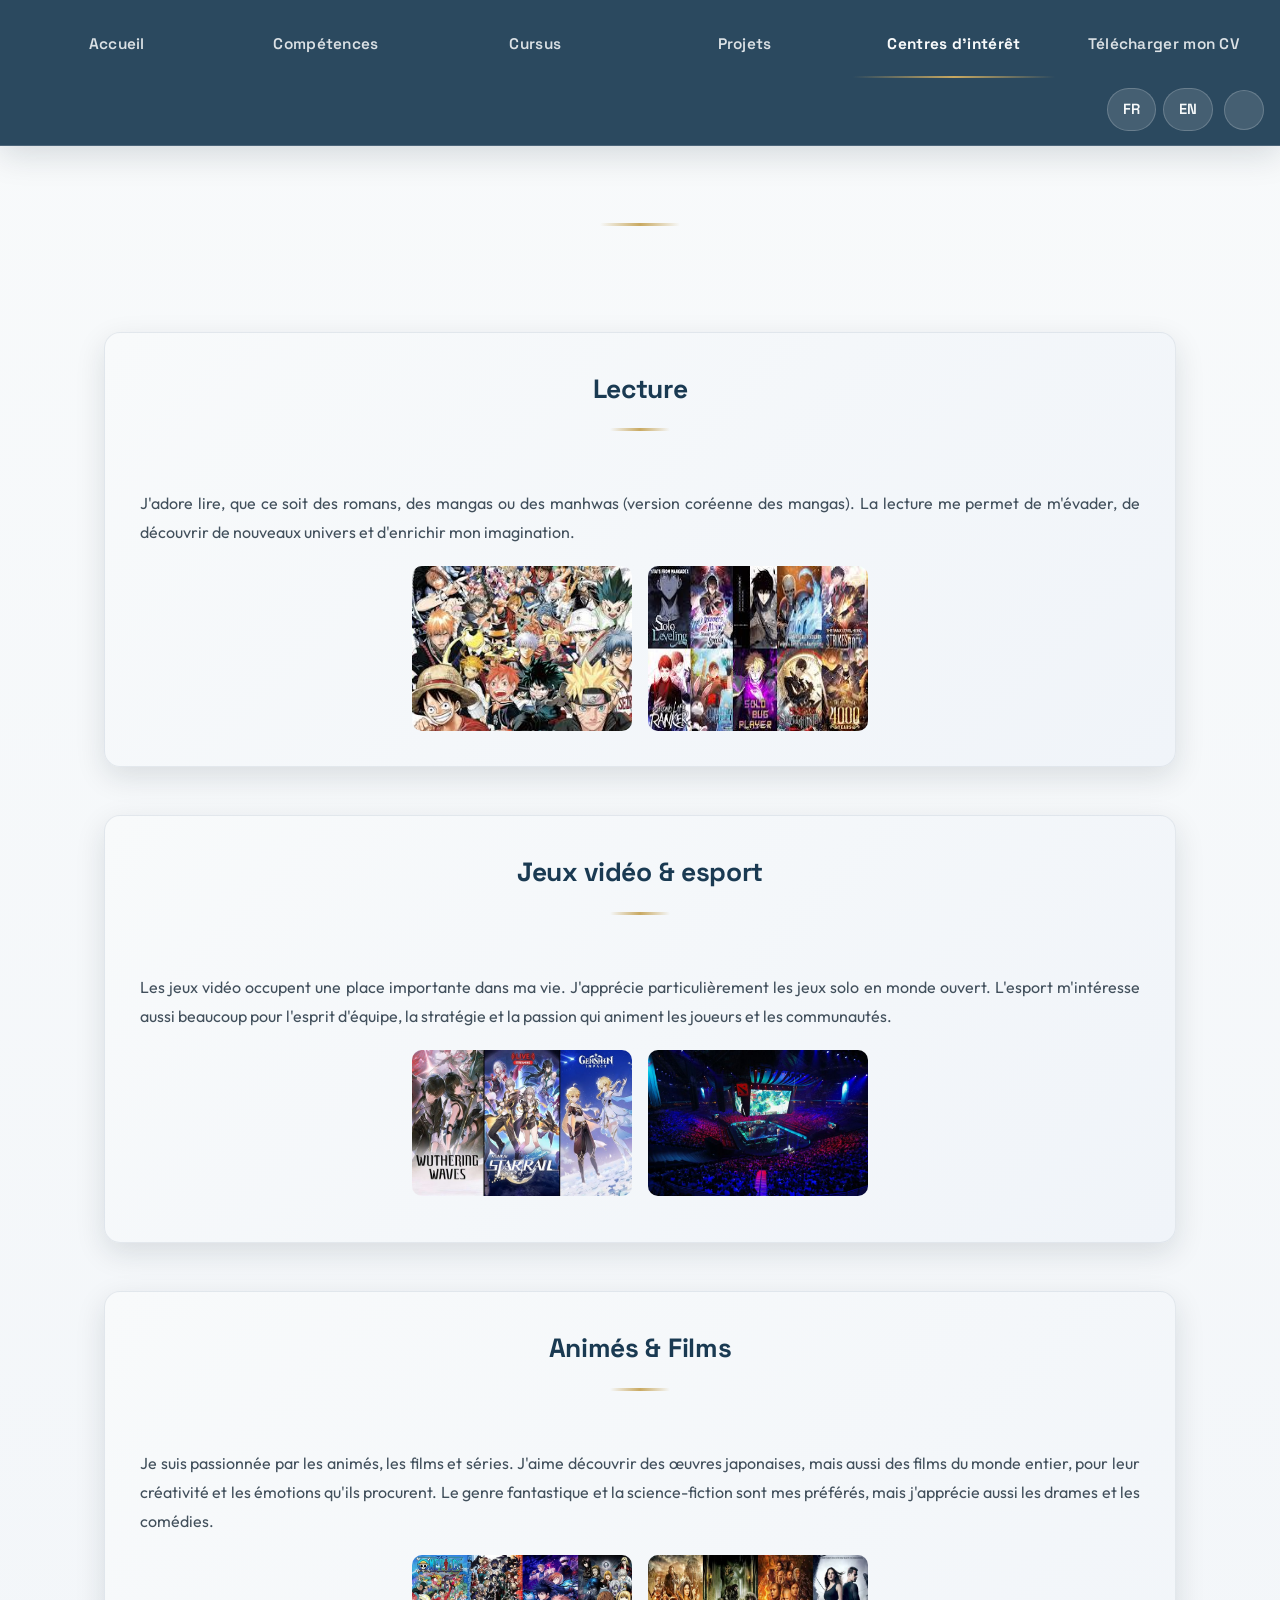
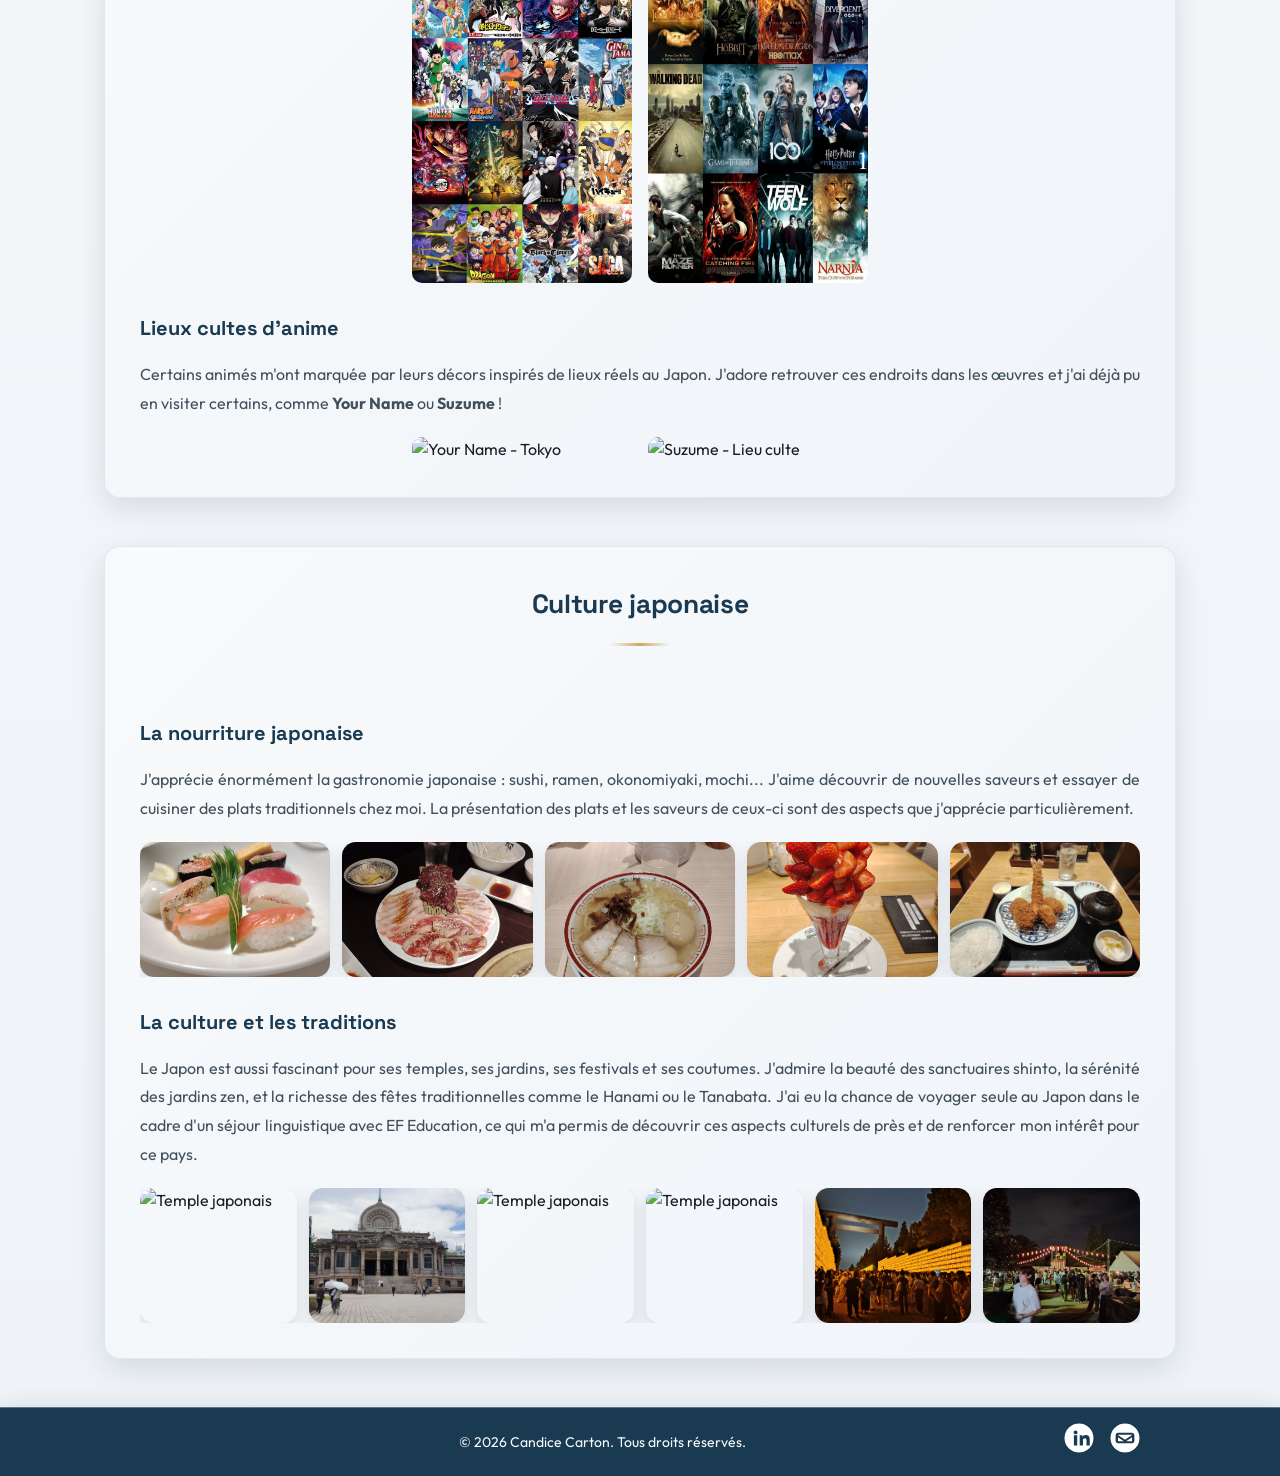
==== commit c0141de0: "portfolio final" ====
--- a/Pages/centresInteret.html
+++ b/Pages/centresInteret.html
@@ -1,13 +1,22 @@
-<!DOCTYPE html>
+﻿<!DOCTYPE html>
 <html lang="fr">
 <head>
     <meta charset="UTF-8">
     <title>Centres d'intérêt - Candice Carton</title>
     <meta name="viewport" content="width=device-width, initial-scale=1.0">
     <meta name="description" content="Centres d'intérêt de Candice Carton : lecture, jeux vidéo, animés, cinéma et culture japonaise.">
+    <link rel="icon" type="image/jpeg" href="../images/logos/favicon.jpg?v=2">
+    <link rel="shortcut icon" href="../images/logos/favicon.jpg?v=2">
     <link rel="preconnect" href="https://fonts.googleapis.com">
     <link rel="preconnect" href="https://fonts.gstatic.com" crossorigin>
     <link href="https://fonts.googleapis.com/css2?family=Manrope:wght@400;500;600;700&family=Sora:wght@500;600;700&display=swap" rel="stylesheet">
+    <script>
+        (function () {
+            const storedTheme = localStorage.getItem('portfolio-theme');
+            const theme = storedTheme || (window.matchMedia('(prefers-color-scheme: dark)').matches ? 'dark' : 'light');
+            document.documentElement.setAttribute('data-theme', theme);
+        }());
+    </script>
     <link type="text/css" rel="stylesheet" href="css/centresInteret.css">
     <link rel="stylesheet" href="css/style.css">
 </head>
@@ -35,8 +44,8 @@
                         J'adore lire, que ce soit des romans, des mangas ou des manhwas (version coréenne des mangas). La lecture me permet de m'évader, de découvrir de nouveaux univers et d'enrichir mon imagination.
                     </p>
                     <div class="photos">
-                        <img src="../photo/manga1.jpeg" alt="Livre préféré" class="interet-img">
-                        <img src="../photo/manga2.jpeg" alt="Moment lecture" class="interet-img">
+                        <img src="../images/interests/manga1.jpeg" alt="Livre préféré" class="interet-img">
+                        <img src="../images/interests/manga2.jpeg" alt="Moment lecture" class="interet-img">
                     </div>
                 </div>
             </div>
@@ -52,8 +61,8 @@
                         L'esport m'intéresse aussi beaucoup pour l'esprit d'équipe, la stratégie et la passion qui animent les joueurs et les communautés.
                     </p>
                     <div class="photos">
-                        <img src="../photo/jeux.jpg" alt="jeux" class="interet-img">
-                        <img src="../photo/esport.jpg " alt="Tournoi esport" class="interet-img">
+                        <img src="../images/interests/jeux.jpg" alt="jeux" class="interet-img">
+                        <img src="../images/interests/esport.jpg" alt="Tournoi esport" class="interet-img">
                     </div>
                 </div>
             </div>
@@ -69,14 +78,14 @@
                         Le genre fantastique et la science-fiction sont mes préférés, mais j'apprécie aussi les drames et les comédies.
                     </p>
                     <div class="photos">
-                        <img src="../photo/animes.jpg" alt="Anime préféré" class="interet-img">
-                        <img src="../photo/films.jpg" alt="Film marquant" class="interet-img">
+                        <img src="../images/interests/animes.jpg" alt="Anime préféré" class="interet-img">
+                        <img src="../images/interests/films.jpg" alt="Film marquant" class="interet-img">
                     </div>
                     <h3>Lieux cultes d'anime</h3>
                     <p>Certains animés m'ont marquée par leurs décors inspirés de lieux réels au Japon. J'adore retrouver ces endroits dans les œuvres et j'ai déjà pu en visiter certains, comme <strong>Your Name</strong> ou <strong>Suzume</strong> ! </p>
                     <div class="photos">
-                        <img src="../photo/yourName.jpg" alt="Your Name - Tokyo" class="interet-img">
-                        <img src="../photo/suzume.jpg" alt="Suzume - Lieu culte" class="interet-img">
+                        <img src="../images/interests/yourName.jpg" alt="Your Name - Tokyo" class="interet-img">
+                        <img src="../images/interests/suzume.jpg" alt="Suzume - Lieu culte" class="interet-img">
                     </div>
                 </div>
             </div>
@@ -93,11 +102,11 @@
                 La présentation des plats et les saveurs de ceux-ci sont des aspects que j'apprécie particulièrement.
             </p>
             <div class="photos photos-compactes photos-5">
-                <img src="../photo/sushi.jpg" alt="Sushi" class="interet-img">
-                <img src="../photo/yakiniku.jpg" alt="barbecue Japonais" class="interet-img">
-                <img src="../photo/ramen.jpg" alt="Ramen" class="interet-img">
-                <img src="../photo/parfait.jpg" alt="Parfait fraises" class="interet-img">
-                <img src="../photo/tempura.jpg" alt="Tempura" class="interet-img">
+                <img src="../images/interests/sushi.jpg" alt="Sushi" class="interet-img">
+                <img src="../images/interests/yakiniku.jpg" alt="barbecue Japonais" class="interet-img">
+                <img src="../images/interests/ramen.jpg" alt="Ramen" class="interet-img">
+                <img src="../images/interests/parfait.jpg" alt="Parfait fraises" class="interet-img">
+                <img src="../images/interests/tempura.jpg" alt="Tempura" class="interet-img">
             </div>
             <h3>La culture et les traditions</h3>
             <p>
@@ -105,12 +114,12 @@
                 et la richesse des fêtes traditionnelles comme le Hanami ou le Tanabata. 
                 J'ai eu la chance de voyager seule au Japon dans le cadre d'un séjour linguistique avec EF Education, ce qui m'a permis de découvrir ces aspects culturels de près et de renforcer mon intérêt pour ce pays.</p>
             <div class="photos photos-compactes photos-6">
-                <img src="../photo/temple.jpg" alt="Temple japonais" class="interet-img">
-                <img src="../photo/temple2.jpg" alt="Temple japonais" class="interet-img">
-                <img src="../photo/temple3.jpg" alt="Temple japonais" class="interet-img">
-                <img src="../photo/temple5.jpg" alt="Temple japonais" class="interet-img">
-                <img src="../photo/festival.jpg" alt="Festival japonais" class="interet-img">
-                <img src="../photo/festival2.jpg" alt="festival japonais" class="interet-img">
+                <img src="../images/interests/temple.jpg" alt="Temple japonais" class="interet-img">
+                <img src="../images/interests/temple2.jpg" alt="Temple japonais" class="interet-img">
+                <img src="../images/interests/temple3.jpg" alt="Temple japonais" class="interet-img">
+                <img src="../images/interests/temple5.jpg" alt="Temple japonais" class="interet-img">
+                <img src="../images/interests/festival.jpg" alt="Festival japonais" class="interet-img">
+                <img src="../images/interests/festival2.jpg" alt="festival japonais" class="interet-img">
             </div>
         </div>
     </div>
@@ -119,13 +128,13 @@
 
     <footer>
         <div class="footer-content">
-            <p>&copy; 2026 Candice Carton. Tous droits réservés.</p>
+            <p class="footer-text">&copy; 2026 Candice Carton. Tous droits réservés.</p>
             <div class="social-icons">
                 <a href="https://www.linkedin.com/in/candice-carton-317598267" target="_blank" rel="noopener noreferrer">
-                    <img class="reseaux" src="../photo/linkedin-blue.svg" alt="LinkedIn">
+                    <img class="reseaux" src="../images/social/linkedin-blue.svg" alt="LinkedIn">
                 </a>
                 <a href="mailto:candice.carton63@gmail.com" rel="noopener noreferrer">
-                    <img class="reseaux" src="../photo/mail-blue.svg" alt="Email">
+                    <img class="reseaux" src="../images/social/mail-blue.svg" alt="Email">
                 </a>
             </div>
         </div>
@@ -134,6 +143,9 @@
         <span id="lightbox-close">&times;</span>
         <img id="lightbox-img" src="" alt="Agrandissement">
     </div>
+    <script src="https://unpkg.com/i18next@23.16.8/dist/umd/i18next.min.js" crossorigin="anonymous"></script>
+    <script src="https://unpkg.com/i18next-http-backend@2.6.2/i18nextHttpBackend.min.js" crossorigin="anonymous"></script>
     <script src="scripts.js" crossorigin="anonymous"></script>
 </body>
-</html>+</html>
+
--- a/Pages/css/style.css
+++ b/Pages/css/style.css
@@ -47,41 +47,52 @@
     --footer-text: #f8fafb;
     --lightbox-bg: rgba(0, 0, 0, 0.75);
     --lightbox-image-bg: #ffffff;
+    
+    /* Neon effects for light and dark modes */
+    --neon-red: #E85D5D;
+    --neon-purple: #C084FC;
+    --neon-orange: #F97316;
 }
 
 [data-theme="dark"] {
-    --text-900: #f6fbff;
-    --text-700: #e0ebf6;
-    --page-bg-start: #02070e;
-    --page-bg-end: #0a1420;
-    --header-bg: rgba(2, 8, 14, 0.98);
-    --header-border: rgba(171, 199, 226, 0.36);
-    --footer-separator: rgba(186, 212, 236, 0.42);
-    --surface-1: #162738;
-    --surface-2: #1c3145;
-    --surface-3: #23394f;
-    --surface-border: rgba(141, 170, 198, 0.42);
-    --surface-border-strong: #6c87a3;
+    --text-900: #F3F0FF;
+    --text-700: #9CA3AF;
+    --page-bg-start: #0D0D0D;
+    --page-bg-end: #0D0D0D;
+    --header-bg: rgba(13, 13, 13, 0.98);
+    --header-border: rgba(232, 93, 93, 0.36);
+    --footer-separator: rgba(232, 93, 93, 0.42);
+    --surface-1: #1A0A2E;
+    --surface-2: #2D1B69;
+    --surface-3: #1A0A2E;
+    --surface-border: rgba(192, 132, 252, 0.42);
+    --surface-border-strong: #C084FC;
     --surface-shadow: rgba(0, 0, 0, 0.28);
     --surface-shadow-strong: rgba(0, 0, 0, 0.4);
-    --menu-text: #ffffff;
-    --menu-bg-start: rgba(66, 115, 153, 0.94);
-    --menu-bg-end: rgba(38, 74, 105, 0.94);
-    --menu-hover-start: rgba(104, 155, 198, 0.99);
-    --menu-hover-end: rgba(63, 103, 138, 0.99);
-    --menu-active-start: rgba(201, 169, 97, 0.88);
-    --menu-active-end: rgba(149, 120, 58, 0.92);
-    --tool-bg: rgba(238, 244, 251, 0.14);
-    --tool-bg-hover: rgba(238, 244, 251, 0.24);
-    --tool-border: rgba(238, 244, 251, 0.28);
-    --tool-text: #eef4fb;
-    --link-color: #d3e9ff;
-    --link-visited: #bfdbf5;
-    --title-color: #ffe4ad;
-    --footer-bg: #040b14;
-    --footer-text: #eef4fb;
-    --lightbox-bg: rgba(2, 5, 8, 0.86);
-    --lightbox-image-bg: #13212d;
+    --menu-text: #F3F0FF;
+    --menu-bg-start: rgba(26, 10, 46, 0.94);
+    --menu-bg-end: rgba(45, 27, 105, 0.94);
+    --menu-hover-start: rgba(232, 93, 93, 0.99);
+    --menu-hover-end: rgba(192, 132, 252, 0.99);
+    --menu-active-start: rgba(232, 93, 93, 0.88);
+    --menu-active-end: rgba(192, 132, 252, 0.92);
+    --tool-bg: rgba(243, 240, 255, 0.14);
+    --tool-bg-hover: rgba(243, 240, 255, 0.24);
+    --tool-border: rgba(232, 93, 93, 0.28);
+    --tool-text: #F3F0FF;
+    --link-color: #C084FC;
+    --link-visited: #C084FC;
+    --title-color: #E85D5D;
+    --footer-bg: #0D0D0D;
+    --footer-text: #F3F0FF;
+    --lightbox-bg: rgba(13, 13, 13, 0.86);
+    --lightbox-image-bg: #1A0A2E;
+    
+    /* Cyberpunk Neon Effects */
+    --accent-500: #E85D5D;
+    --neon-red: #E85D5D;
+    --neon-purple: #C084FC;
+    --neon-orange: #F97316;
 }
 
 @keyframes fadeInUp {
@@ -104,6 +115,21 @@
         opacity: 1;
         transform: translateX(0);
     }
+}
+
+@keyframes neonGlow {
+    0%, 100% {
+        text-shadow: 0 0 10px rgba(232, 93, 93, 0.8), 0 0 20px rgba(192, 132, 252, 0.4);
+    }
+    50% {
+        text-shadow: 0 0 20px rgba(232, 93, 93, 1), 0 0 30px rgba(192, 132, 252, 0.6);
+    }
+}
+
+[data-theme="dark"] h1,
+[data-theme="dark"] h2,
+[data-theme="dark"] h3 {
+    text-shadow: 0 0 10px rgba(232, 93, 93, 0.5);
 }
 
 .reveal-item {
@@ -252,7 +278,7 @@
 }
 
 .menu a:hover {
-    color: var(--accent-500);
+    color: var(--neon-purple);
     transform: translateY(-2px);
     opacity: 1;
 }
@@ -336,12 +362,23 @@
     transform: translateY(-1px);
 }
 
+:where(a, button, .dot, .tool-btn):focus-visible {
+    outline: 2px solid var(--accent-500);
+    outline-offset: 2px;
+}
+
 .tool-btn.active {
     background: linear-gradient(135deg, rgba(201, 169, 97, 0.94), rgba(167, 133, 64, 0.94));
     border-color: rgba(255, 245, 219, 0.28);
     color: #13202b;
 }
 
+[data-theme="dark"] .language-switcher .tool-btn.active {
+    background: linear-gradient(135deg, rgba(232, 93, 93, 0.95), rgba(201, 63, 63, 0.95));
+    border-color: rgba(255, 184, 184, 0.34);
+    color: #fff4f4;
+}
+
 .theme-toggle-icon {
     font-size: 1rem;
     line-height: 1;
@@ -351,7 +388,6 @@
     font-family: var(--font-display);
     display: inline-block;
     color: var(--title-color);
-    padding-bottom: 1.2em;
     font-size: 2.2em;
     text-align: center;
     margin: 0 auto; 
@@ -361,18 +397,23 @@
     letter-spacing: -0.5px;
     animation: fadeInUp 0.6s ease-out;
     position: relative;
+    text-decoration: none;
+    border: none;
+    padding: 0;
 }
 
 .titre::after {
     content: '';
     position: absolute;
-    bottom: 0;
+    bottom: -20px;
     left: 50%;
     transform: translateX(-50%);
     width: 80px;
     height: 3px;
     background: linear-gradient(90deg, transparent, var(--accent-500), transparent);
     border-radius: 2px;
+    display: block;
+    box-shadow: none;
 }
 
 
@@ -404,6 +445,8 @@
     color: var(--text-900);
     margin-top: 60px;
     margin-bottom: 30px;
+    text-decoration: none;
+    border-bottom: none;
 }
 
 h2 {
@@ -491,7 +534,7 @@
 /* Style pour chaque titre de classe titre2 */
 .titre2 {
     display: block;
-    color: var(--blue-700);
+    color: var(--neon-purple);
     font-size: 1.4em;
     text-align: left;
     margin: 0 0 1em 0;
@@ -521,7 +564,7 @@
 }
 
 a:hover {
-    color: var(--accent-500);
+    color: var(--neon-red);
 }
 
 footer {
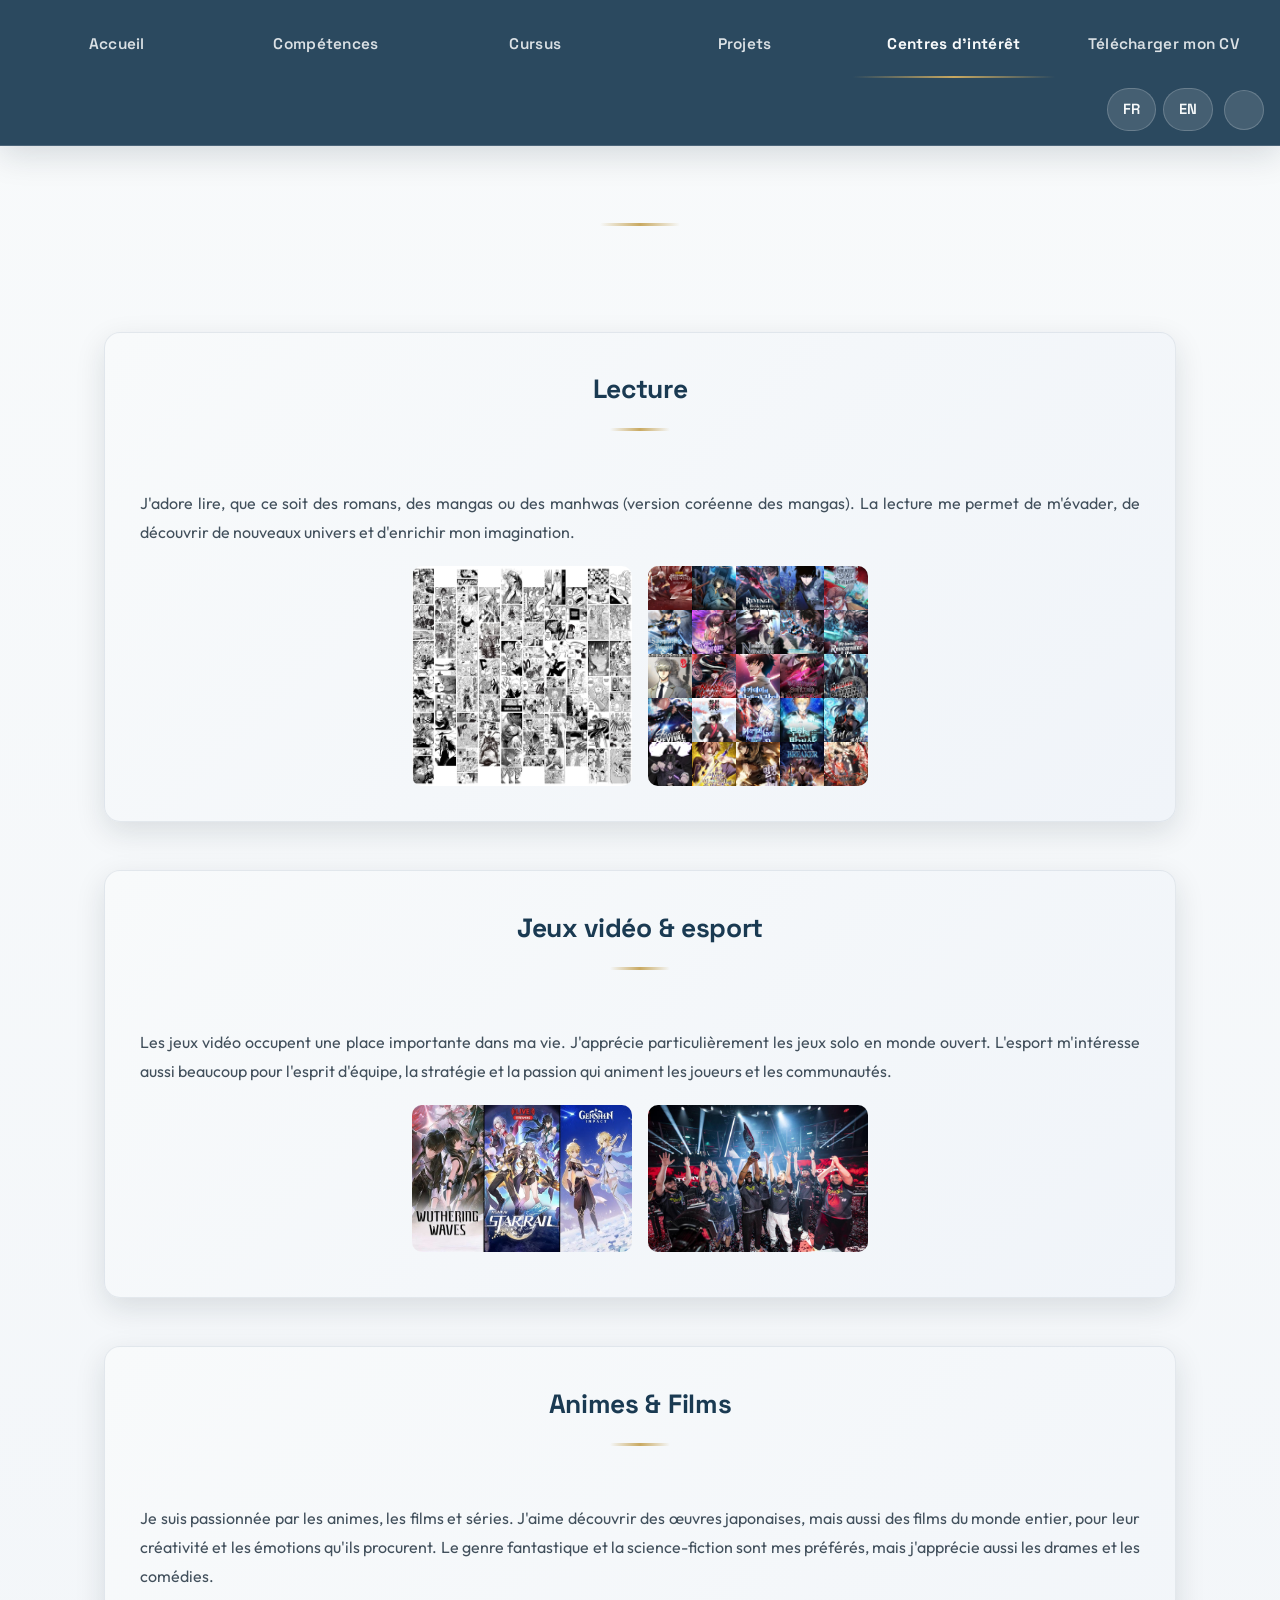
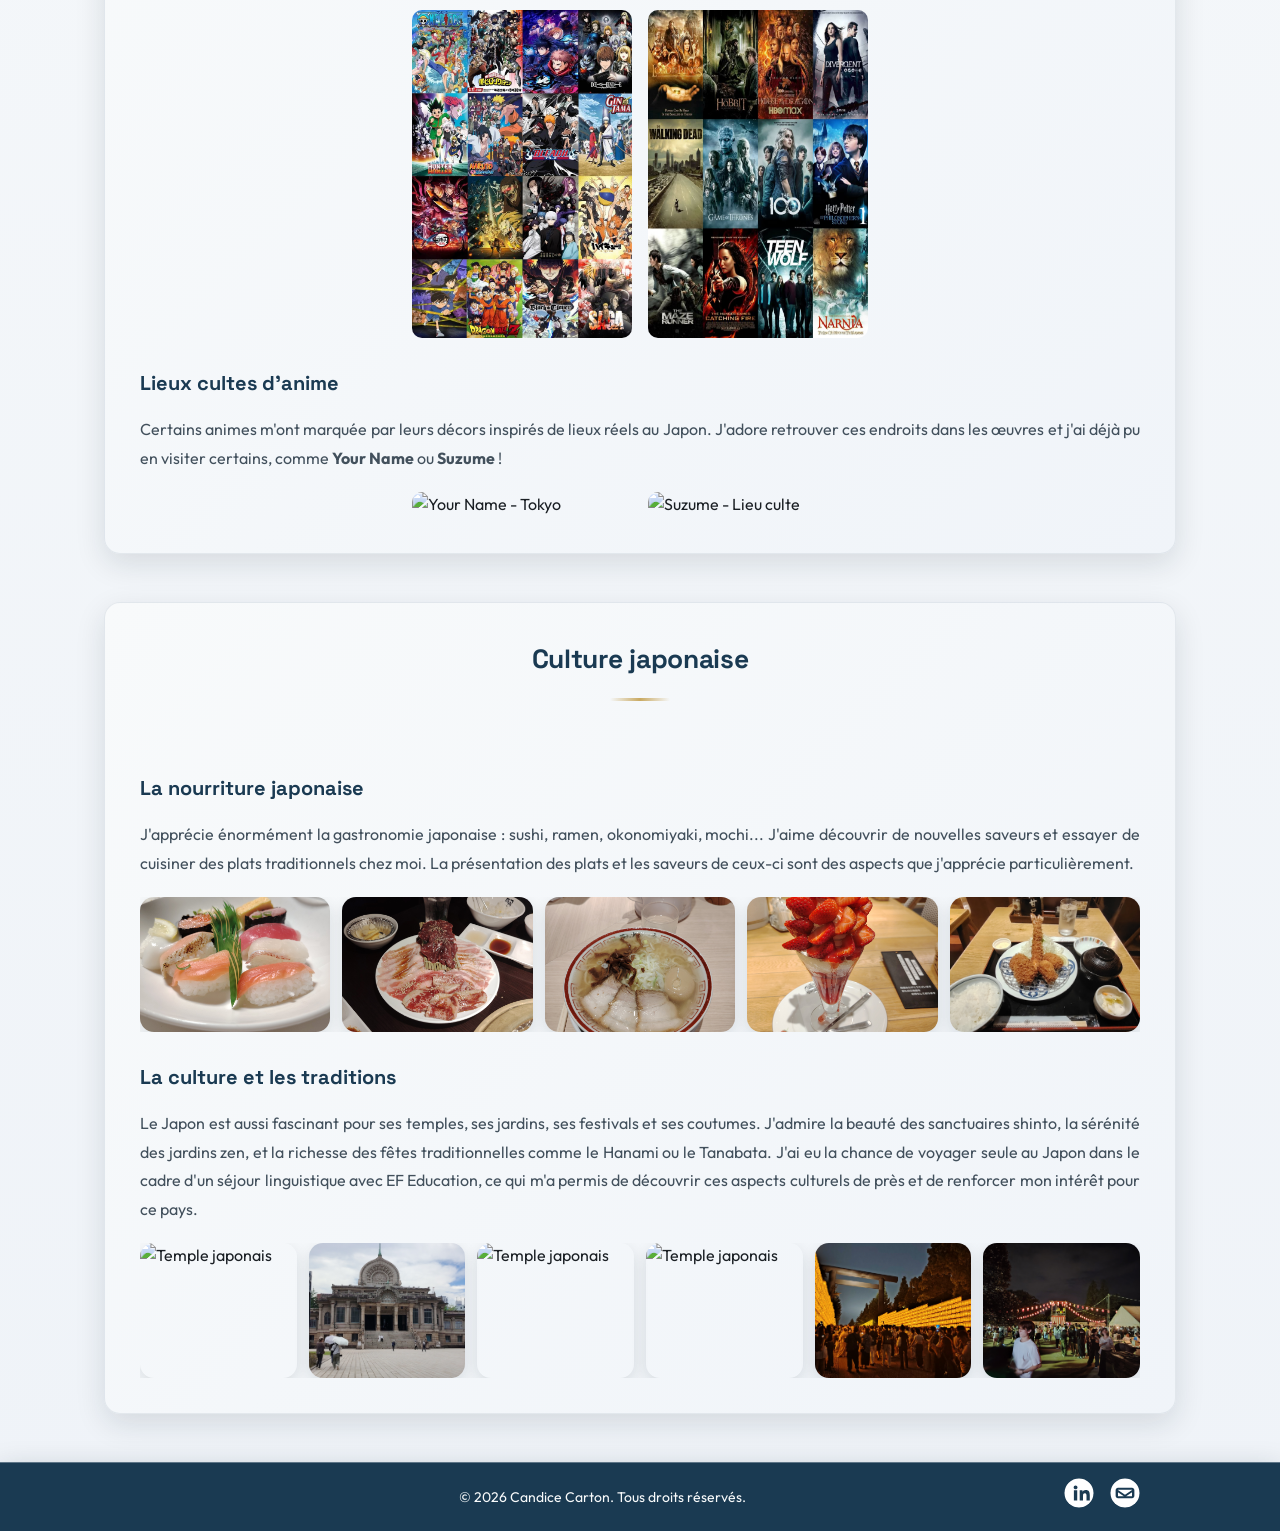
==== commit 6c0e9a8d: "transfert porfolio code# sur gi" ====
--- a/Pages/centresInteret.html
+++ b/Pages/centresInteret.html
@@ -17,8 +17,8 @@
             document.documentElement.setAttribute('data-theme', theme);
         }());
     </script>
-    <link type="text/css" rel="stylesheet" href="css/centresInteret.css">
-    <link rel="stylesheet" href="css/style.css">
+    <link type="text/css" rel="stylesheet" href="css/centresInteret.css?v=20260402">
+    <link rel="stylesheet" href="css/style.css?v=20260402">
 </head>
 <body data-page="interests">
     <header>
@@ -68,13 +68,13 @@
             </div>
         </section>
 
-        <!-- Section Animés et Films -->
+        <!-- Section Animes et Films -->
         <section class="a-propos">
-            <h2>Animés & Films</h2>
+            <h2>Animes & Films</h2>
             <div class="interet-content">
                 <div class="interet-texte">
                     <p>
-                        Je suis passionnée par les animés, les films et séries. J'aime découvrir des œuvres japonaises, mais aussi des films du monde entier, pour leur créativité et les émotions qu'ils procurent.
+                        Je suis passionnée par les animes, les films et séries. J'aime découvrir des œuvres japonaises, mais aussi des films du monde entier, pour leur créativité et les émotions qu'ils procurent.
                         Le genre fantastique et la science-fiction sont mes préférés, mais j'apprécie aussi les drames et les comédies.
                     </p>
                     <div class="photos">
@@ -82,7 +82,7 @@
                         <img src="../images/interests/films.jpg" alt="Film marquant" class="interet-img">
                     </div>
                     <h3>Lieux cultes d'anime</h3>
-                    <p>Certains animés m'ont marquée par leurs décors inspirés de lieux réels au Japon. J'adore retrouver ces endroits dans les œuvres et j'ai déjà pu en visiter certains, comme <strong>Your Name</strong> ou <strong>Suzume</strong> ! </p>
+                    <p>Certains animes m'ont marquée par leurs décors inspirés de lieux réels au Japon. J'adore retrouver ces endroits dans les œuvres et j'ai déjà pu en visiter certains, comme <strong>Your Name</strong> ou <strong>Suzume</strong> ! </p>
                     <div class="photos">
                         <img src="../images/interests/yourName.jpg" alt="Your Name - Tokyo" class="interet-img">
                         <img src="../images/interests/suzume.jpg" alt="Suzume - Lieu culte" class="interet-img">
@@ -143,9 +143,9 @@
         <span id="lightbox-close">&times;</span>
         <img id="lightbox-img" src="" alt="Agrandissement">
     </div>
-    <script src="https://unpkg.com/i18next@23.16.8/dist/umd/i18next.min.js" crossorigin="anonymous"></script>
-    <script src="https://unpkg.com/i18next-http-backend@2.6.2/i18nextHttpBackend.min.js" crossorigin="anonymous"></script>
-    <script src="scripts.js" crossorigin="anonymous"></script>
+    <script src="https://unpkg.com/i18next@23.16.8/dist/umd/i18next.min.js" integrity="sha384-ZB4j+Y4rqTlON+loxr/YKq9WV8qBuZOqKukqmQVgcZ0GFy93B7TMCSezcrRkfJF5" crossorigin="anonymous"></script>
+    <script src="https://unpkg.com/i18next-http-backend@2.6.2/i18nextHttpBackend.min.js" integrity="sha384-WlaJRQMbzrA3QRfGKaedoEsPN/23lW+GV1gIyeUHkbO8EZ+R8/z7Esg7z3XAxdxH" crossorigin="anonymous"></script>
+    <script src="scripts.js?v=20260403" crossorigin="anonymous"></script>
 </body>
 </html>
 
--- a/Pages/css/style.css
+++ b/Pages/css/style.css
@@ -144,61 +144,16 @@
     transform: translateY(0);
 }
 
+html,
+body {
+    margin: 0;
+    padding: 0;
+    width: 100%;
+}
+
+body,
 .custom-cursor-dot,
 .custom-cursor-ring {
-    position: fixed;
-    top: 0;
-    left: 0;
-    pointer-events: none;
-    z-index: 100001;
-    opacity: 0;
-    transition: opacity 0.2s ease, transform 0.15s ease;
-}
-
-.custom-cursor-dot,
-.custom-cursor-ring {
-    display: none !important;
-}
-
-.custom-cursor-dot {
-    width: 5px;
-    height: 5px;
-    border-radius: 50%;
-    background: rgba(31, 47, 63, 0.88);
-    box-shadow: none;
-}
-
-.custom-cursor-ring {
-    width: 34px;
-    height: 34px;
-    border-radius: 50%;
-    border: 1px solid rgba(31, 47, 63, 0.45);
-    background: rgba(255, 255, 255, 0.04);
-    backdrop-filter: blur(1px);
-}
-
-[data-theme="dark"] .custom-cursor-dot {
-    background: rgba(233, 242, 250, 0.92);
-}
-
-[data-theme="dark"] .custom-cursor-ring {
-    border-color: rgba(233, 242, 250, 0.52);
-    background: rgba(233, 242, 250, 0.04);
-}
-
-html[data-custom-cursor="on"] body,
-html[data-custom-cursor="on"] a,
-html[data-custom-cursor="on"] button,
-html[data-custom-cursor="on"] .tool-btn,
-html[data-custom-cursor="on"] .dot,
-html[data-custom-cursor="on"] .project-more-link,
-html[data-custom-cursor="on"] img,
-html[data-custom-cursor="on"] [role="button"] {
-    cursor: none !important;
-}
-
-body {
-    margin: 0;
     background: linear-gradient(180deg, var(--page-bg-start) 0%, var(--page-bg-end) 100%);
     color: var(--text-900);
     font-family: var(--font-body);
@@ -207,14 +162,8 @@
     transition: background 0.35s ease, color 0.35s ease;
 }
 
-a,
-button,
-.tool-btn,
-.dot,
-.project-more-link,
-.project-carousel-btn,
-.lore-nav-btn,
-[role="button"] {
+body {
+    min-height: 100vh;
 }
 
 header {
@@ -301,6 +250,7 @@
 
 [data-theme="dark"] .menu a:hover {
     color: #f0d69c;
+    background: transparent;
 }
 
 [data-theme="dark"] .menu a {
@@ -313,10 +263,6 @@
 [data-theme="dark"] .menu a.active,
 [data-theme="dark"] .menu a[aria-current="page"] {
     color: #fff8e8;
-    background: transparent;
-}
-
-[data-theme="dark"] .menu a:hover {
     background: transparent;
 }
 
@@ -793,8 +739,4 @@
         transition: none;
     }
 
-    .custom-cursor-dot,
-    .custom-cursor-ring {
-        display: none !important;
-    }
-}
+}
